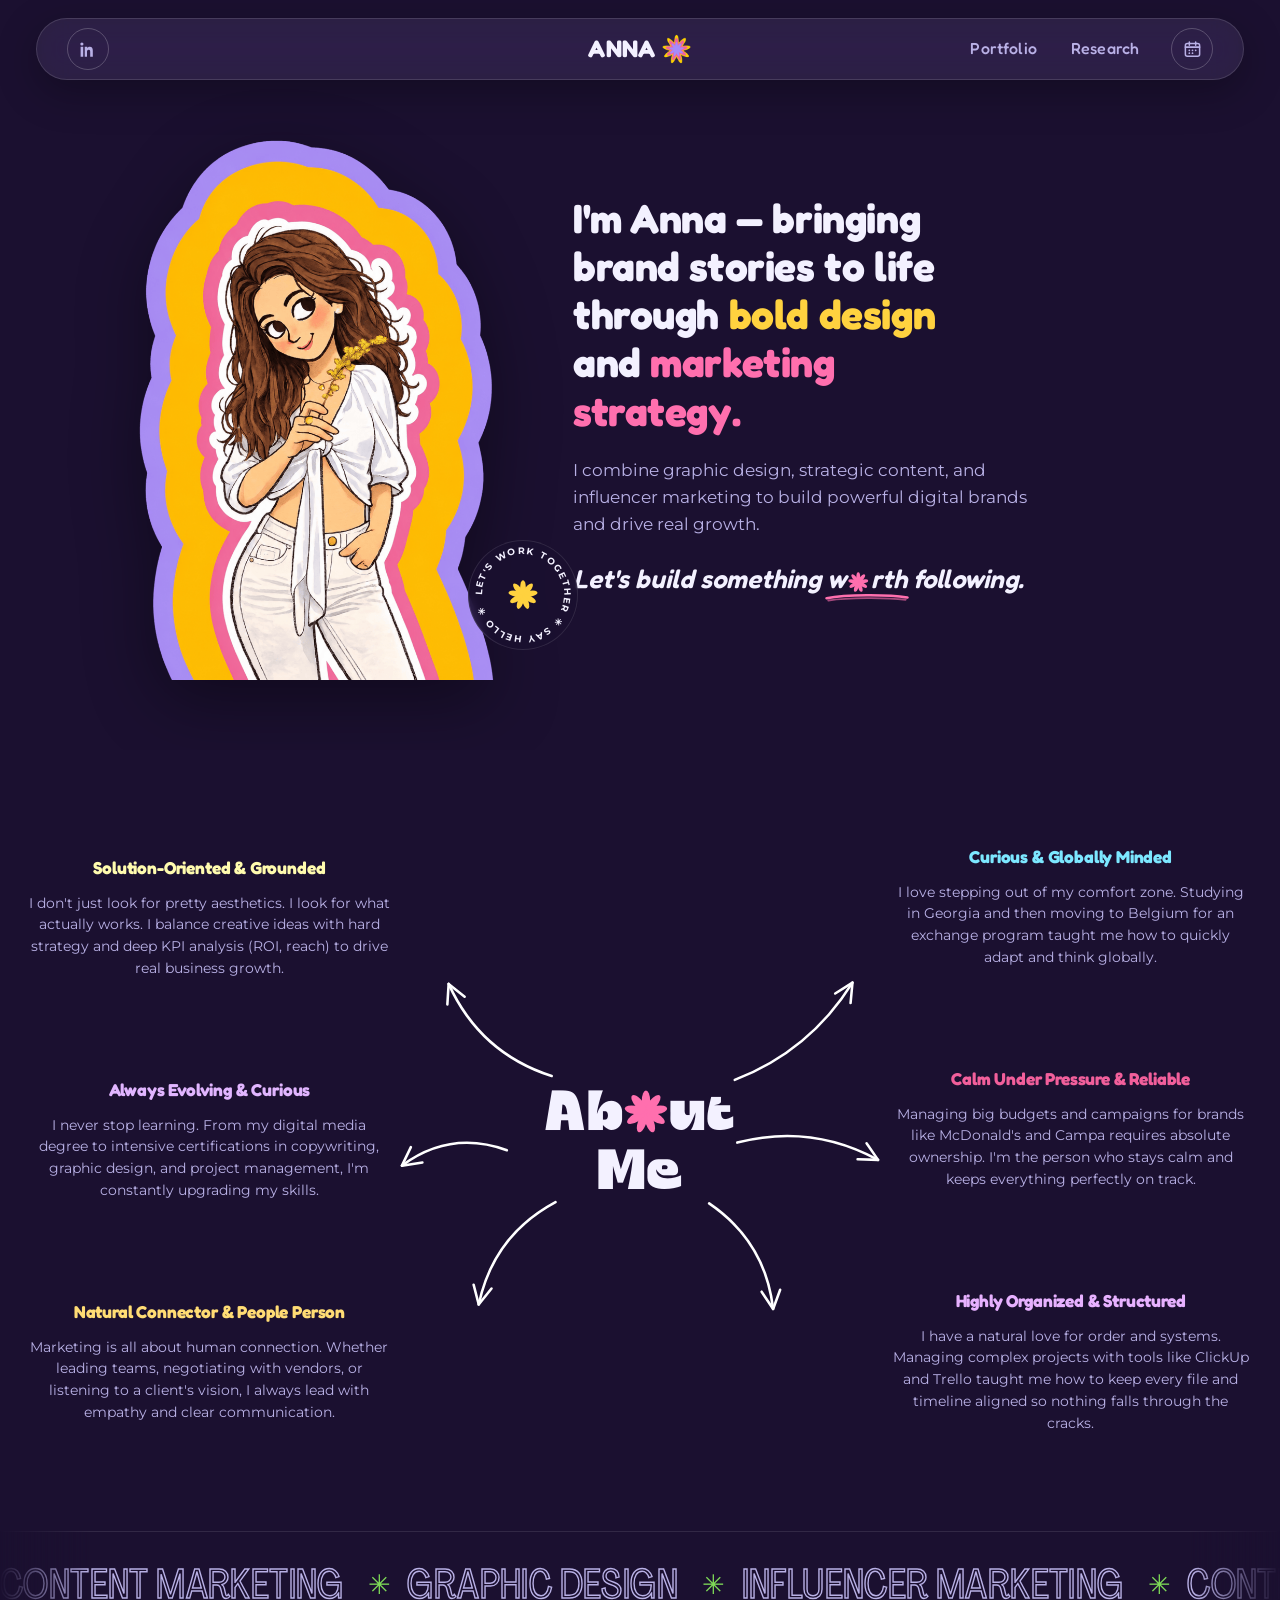
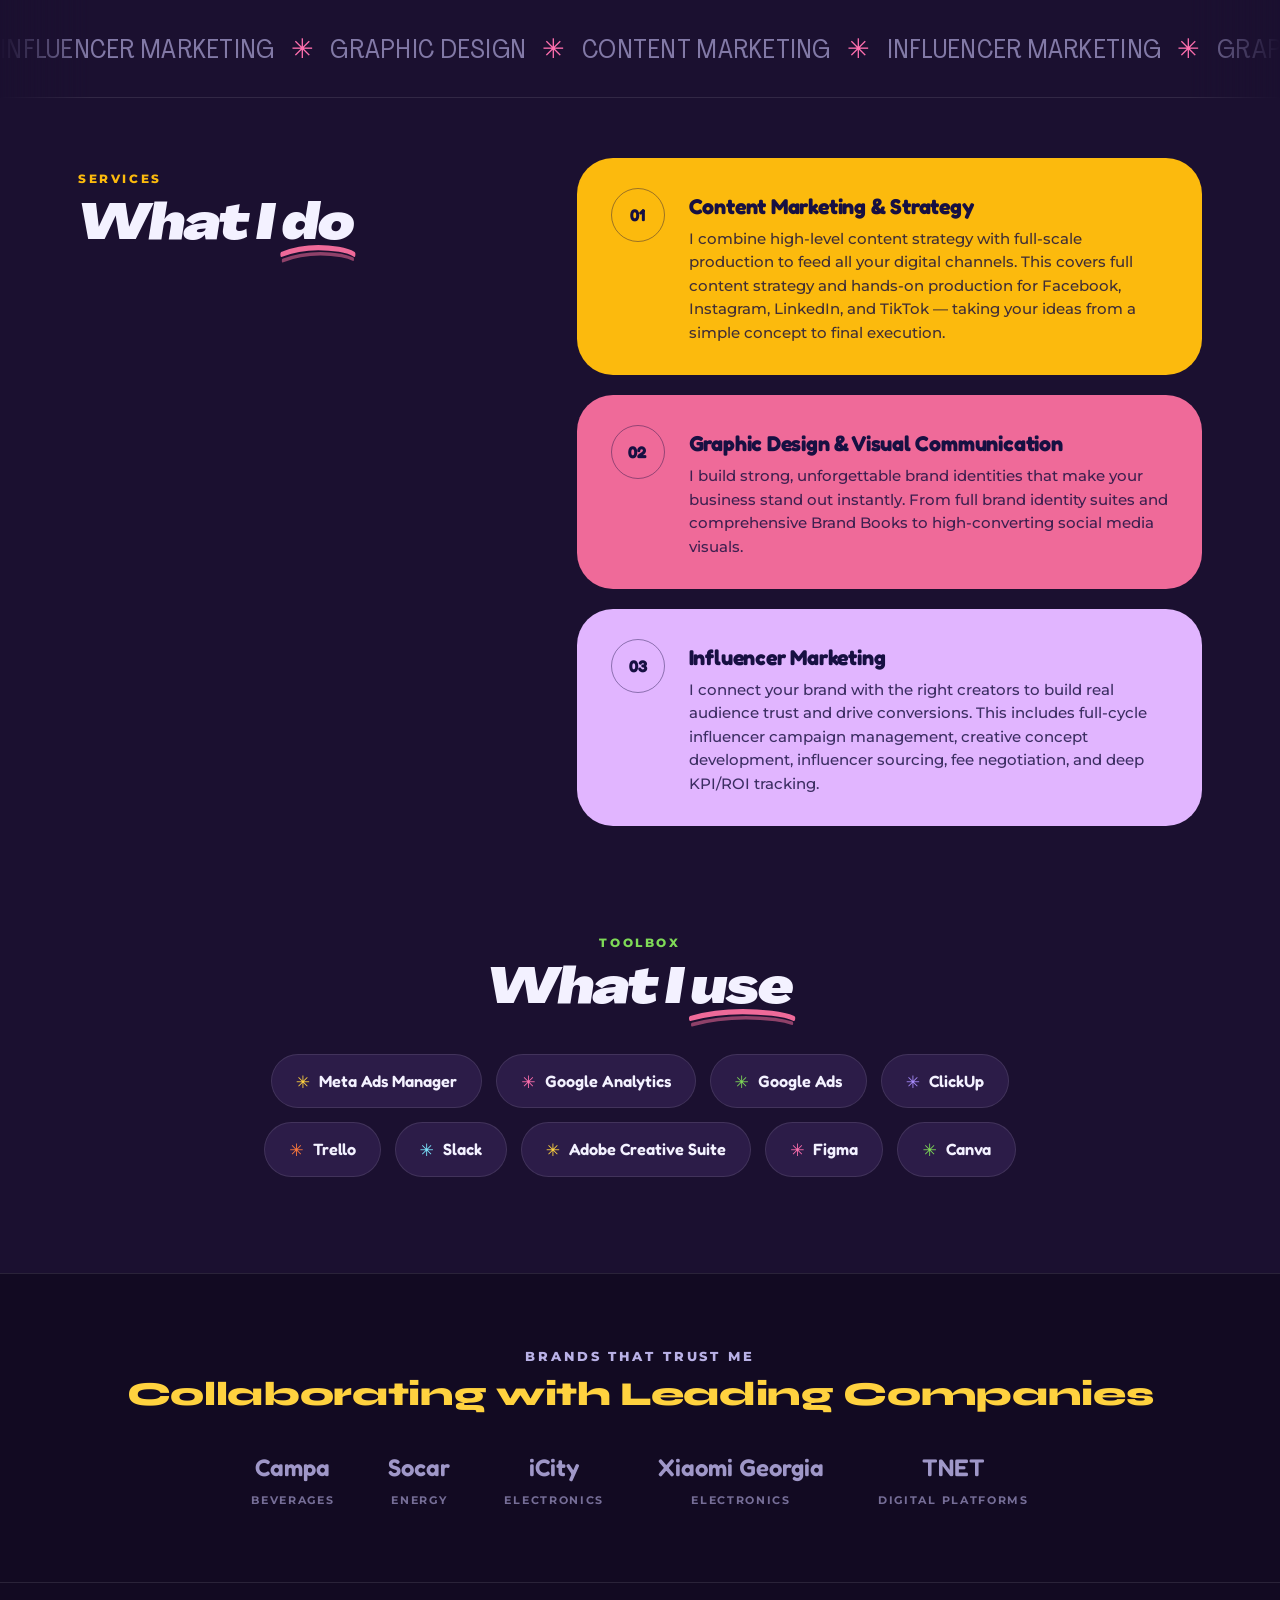
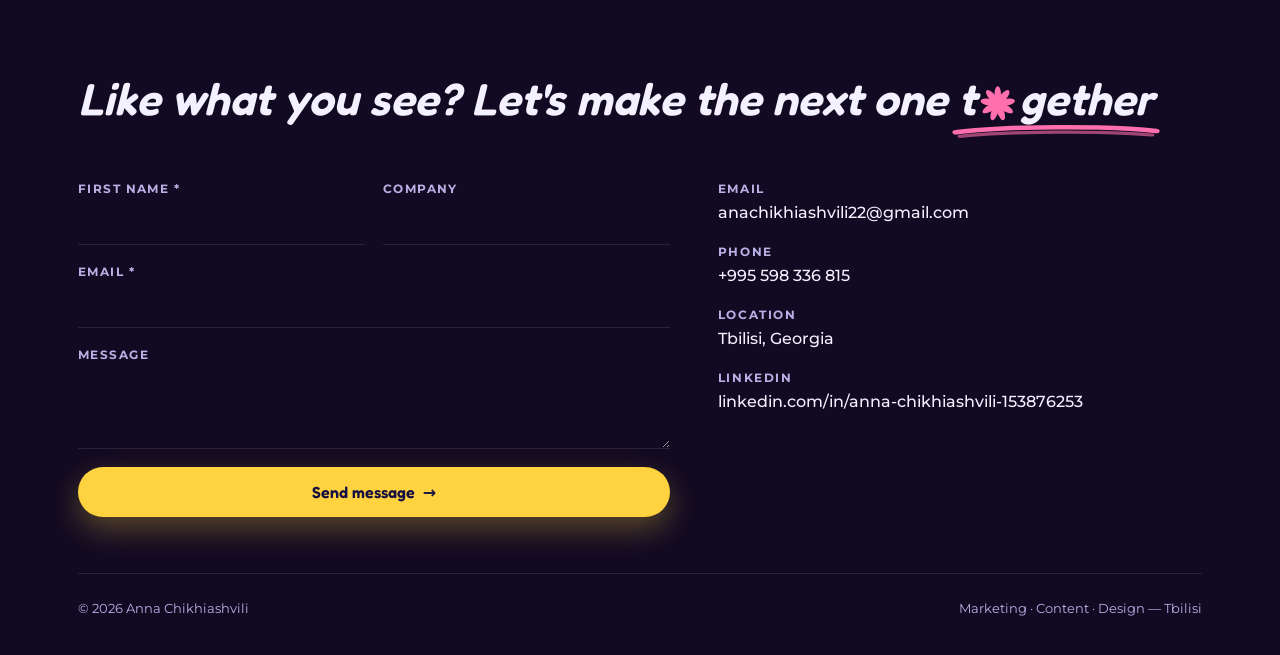
==== index.html @ 43e57d3d "Footer tagline: 'Like what you see? Let's make the next one together'" ====
<!DOCTYPE html>
<html lang="en">
<head>
<meta charset="UTF-8" />
<meta name="viewport" content="width=device-width, initial-scale=1.0" />
<title>Anna Chikhiashvili — Marketing & Content</title>
<meta name="description" content="Anna Chikhiashvili — content marketing, graphic design & influencer marketing. Hello, my name is Anna." />
<meta name="theme-color" content="#1b1030" />
<meta name="color-scheme" content="dark" />
<link rel="icon" type="image/png" href="aniko-refs/favicon.png" />
<meta property="og:title" content="Anna Chikhiashvili — Marketing & Content" />
<meta property="og:description" content="Hello, my name is Anna." />
<meta property="og:image" content="https://davit-debug.github.io/aniko-site/aniko-refs/image6.png" />
<link rel="canonical" href="https://davit-debug.github.io/aniko-site/" />
<link rel="preconnect" href="https://fonts.googleapis.com" />
<link rel="preconnect" href="https://fonts.gstatic.com" crossorigin />
<link href="https://fonts.googleapis.com/css2?family=Fredoka:wght@400;500;600;700&family=Montserrat:wght@400;500;700;800&family=Syne:wght@800&display=swap" rel="stylesheet" />
<style>
/* Agrandir (Pangram Pangram) — client-provided files, self-hosted */
@font-face{font-family:'Agrandir';src:url('aniko-refs/fonts/agrandir-tight.woff2') format('woff2');font-weight:400;font-style:normal;font-display:swap}
@font-face{font-family:'Agrandir';src:url('aniko-refs/fonts/agrandir-thin.woff2') format('woff2');font-weight:100;font-style:normal;font-display:swap}
@font-face{font-family:'Agrandir Wide';src:url('aniko-refs/fonts/agrandir-wide-black.woff2') format('woff2');font-weight:900;font-style:italic;font-display:swap}
@font-face{font-family:'Agrandir Wide';src:url('aniko-refs/fonts/agrandir-wide-light.woff2') format('woff2');font-weight:300;font-style:normal;font-display:swap}
/* Regila (suhadidesign) — Canva display font, self-hosted woff2 */
@font-face{font-family:'Regila';src:url('aniko-refs/fonts/regila.woff2') format('woff2');font-weight:400 900;font-style:normal;font-display:swap}
/* ===========================================================
   ANIKO (Anna) — playful retro brand site  ·  docx-driven build
   bg: deep indigo  ·  Fredoka display  ·  colorful organic decor
   Motion: Wix "Thrive" vocabulary (floatIn/revealIn/winkIn/spin/breathe)
   =========================================================== */
:root{
  --bg:#1b1030; --hero-bg:#1b1030; --bg-2:#120a22; --surface:#2c1c48; --surface-2:#382457;
  --line:rgba(255,255,255,.10);
  --ink:#F3F1FF; --ink-dim:#b9b1e6; --ink-dark:#171042;
  --blue:#4A5BF0; --pink:#FF6FAE; --yellow:#FFD23F; --orange:#FF7A3C;
  --green:#7ED957; --purple:#A78BFA; --coral:#FF5A4D;
  --r-md:18px; --r-lg:26px; --r-xl:36px;
  --maxw:1180px;
  --font-display:'Fredoka',system-ui,sans-serif;
  --font-syne:'Syne','Fredoka',system-ui,sans-serif; /* WeDo (Wix 3555) heading font */
  --font-regila:'Regila','Fredoka',system-ui,sans-serif; /* Canva display font — About Me title */
  --font:'Montserrat',system-ui,-apple-system,sans-serif;
  --shadow:0 26px 60px rgba(0,0,0,.5);
}
*{box-sizing:border-box}
html{scroll-behavior:smooth}
html,body{margin:0;padding:0}
body{font-family:var(--font);background:var(--bg);color:var(--ink);
  -webkit-font-smoothing:antialiased;overflow-x:hidden;line-height:1.6}
a{color:inherit;text-decoration:none}
img{max-width:100%;display:block}
section{position:relative}
.wrap{max-width:var(--maxw);margin:0 auto;padding:0 28px}
h1,h2,h3{margin:0;font-family:var(--font-display);font-weight:600;line-height:1.04;letter-spacing:-.01em}
.display{font-size:clamp(2.8rem,7vw,5rem);font-weight:700}
h2.sec{font-size:clamp(1.9rem,4.4vw,3.1rem);font-weight:900;font-style:italic;font-family:'Agrandir Wide','Syne',system-ui,sans-serif;letter-spacing:-.02em;line-height:1.04}
/* anchor targets must clear the fixed pill nav */
section[id],footer[id]{scroll-margin-top:96px}
.sr{position:absolute;width:1px;height:1px;padding:0;margin:-1px;overflow:hidden;clip:rect(0 0 0 0);white-space:nowrap;border:0}
.eyebrow{font-family:var(--font);font-size:.74rem;font-weight:800;letter-spacing:.22em;text-transform:uppercase;color:var(--green)}
.lead{color:var(--ink-dim);font-size:1.05rem;max-width:48ch}
:focus-visible{outline:3px solid var(--yellow);outline-offset:3px;border-radius:6px}
.skip{position:absolute;left:-999px;background:var(--yellow);color:#000;padding:10px 16px;border-radius:8px;font-weight:700;z-index:200}
.skip:focus{left:16px;top:16px}
.spark{display:inline-block;line-height:0;vertical-align:middle}

/* buttons */
.btn{display:inline-flex;align-items:center;gap:.5em;font-family:var(--font-display);font-weight:600;font-size:1rem;
  padding:13px 24px;border-radius:999px;border:0;cursor:pointer;transition:transform .35s cubic-bezier(.22,.61,.36,1),box-shadow .3s,background .3s}
.btn:hover{transform:translateY(-3px)}
.btn .arr{transition:transform .35s ease}
.btn:hover .arr{transform:translateX(4px)}
.btn-yellow{background:var(--yellow);color:#171042;box-shadow:0 12px 30px rgba(255,210,63,.30)}
.btn-pink{background:var(--pink);color:#171042;box-shadow:0 12px 30px rgba(255,111,174,.30)}
.btn-ghost{background:transparent;color:var(--ink);border:1.6px solid var(--line)}
.btn-ghost:hover{border-color:var(--yellow);color:var(--yellow)}

/* ---------- header — full-width frosted pill, centered brand (Aurora's House 1:1) ---------- */
header.nav{position:fixed;top:18px;left:0;right:0;z-index:100;padding:0 clamp(14px,2.8vw,40px);
  transition:top .5s cubic-bezier(.22,.61,.36,1)}
.nav-bar{display:grid;grid-template-columns:1fr auto 1fr;align-items:center;height:62px;padding:0 30px;
  max-width:1400px;margin:0 auto;
  background:rgba(255,255,255,.07);backdrop-filter:blur(16px) saturate(1.4);-webkit-backdrop-filter:blur(16px) saturate(1.4);
  border:1px solid rgba(255,255,255,.13);border-radius:999px;box-shadow:0 12px 40px rgba(0,0,0,.28);
  transition:max-width .55s cubic-bezier(.5,0,.1,1),background .45s,box-shadow .45s,height .45s cubic-bezier(.22,.61,.36,1),column-gap .45s}
/* Aurora scroll morph: the wide pill shrinks to a compact centered dark bar */
header.nav.scrolled{top:14px}
header.nav.scrolled .nav-bar{max-width:760px;height:54px;column-gap:8px;
  background:rgba(12,6,20,.96);border-color:rgba(255,255,255,.07);box-shadow:0 18px 46px rgba(0,0,0,.55)}
header.nav.scrolled .nav-side{gap:22px}
.nav-side{display:flex;align-items:center;gap:30px}
.nav-side.left{justify-content:flex-start}
.nav-side.right{justify-content:flex-end}
.nav-side a{font-family:var(--font-display);font-size:1rem;font-weight:500;color:var(--ink-dim);letter-spacing:.01em;padding:10px 2px;transition:color .15s}
.nav-side a:hover,.nav-side a.active{color:var(--ink)}
.nav-ic{display:grid;place-items:center;width:42px;height:42px;border-radius:50%;border:1.5px solid rgba(255,255,255,.22);color:var(--ink);padding:0!important;transition:border-color .2s,background .2s,transform .3s}
.nav-ic svg{width:19px;height:19px}
.nav-ic:hover{border-color:var(--yellow);background:rgba(255,255,255,.06);transform:translateY(-1px)}
.brand{grid-column:2;justify-self:center;display:flex;align-items:center;gap:.22em;font-family:var(--font-display);font-weight:700;font-size:1.5rem;letter-spacing:.01em;color:var(--ink);white-space:nowrap}
.brand .logo-mark{height:1.3em;width:auto;display:block;transition:transform .5s cubic-bezier(.22,.61,.36,1)}
.brand:hover .logo-mark{transform:rotate(60deg)}
/* Aurora-style brand: letters wave on hover; on scroll only "A" + logo remain */
.b-ltrs{display:inline-flex;align-items:baseline}
.b-ltrs .ltr{display:inline-block;transition:transform .33s cubic-bezier(.34,1.56,.64,1)}
.brand:hover .ltr{transform:translateY(-6px)}
.b-rest{display:inline-flex;overflow:hidden;max-width:4em;opacity:1;
  transition:max-width .45s cubic-bezier(.5,0,.1,1),opacity .3s ease}
header.nav.scrolled .b-rest{max-width:0;opacity:0}
/* Aurora-style custom cursor: dot follows the mouse, scales 2x over links/buttons */
.cursor-dot{position:fixed;left:0;top:0;width:13px;height:13px;border-radius:50%;background:var(--yellow);
  pointer-events:none;z-index:9999;transform:translate(-50%,-50%) scale(1);opacity:0;
  transition:opacity .25s ease;will-change:transform}
.cursor-dot.on{opacity:.9}
.cursor-dot.grow{background:var(--pink)}
@media(pointer:coarse){.cursor-dot{display:none}}
.burger{display:none;justify-self:end;grid-column:3;background:none;border:0;color:var(--ink);cursor:pointer;padding:8px}
.burger svg{width:26px;height:26px}

/* ---------- hero ---------- */
.hero{background:var(--hero-bg);padding:120px 0 70px;overflow:hidden}
.hero-grid{display:grid;grid-template-columns:.85fr 1.15fr;gap:30px;align-items:center;min-height:540px}
.hero-art{position:relative;align-self:end;justify-self:center;width:fit-content}
.hero-art img{height:560px;width:auto;margin:0 auto;filter:drop-shadow(0 20px 34px rgba(0,0,0,.4))}
/* (hover sway removed per client — the illustration stays still) */
/* rotating circular badge (Yuki Nakamura style) */
.orbit{position:absolute;right:-44px;bottom:30px;width:110px;height:110px;z-index:3;
  background:rgba(27,16,48,.85);border:1px solid var(--line);border-radius:50%;backdrop-filter:blur(4px)}
.orbit svg{width:100%;height:100%;animation:spinSlow 16s linear infinite}
.orbit .c-ast{position:absolute;inset:0;display:grid;place-items:center;color:var(--yellow);font-size:1.5rem}
.orbit .c-ast svg{width:30px;height:30px;animation:none}
.hero-copy{position:relative}
.hello{font-family:var(--font-display);font-weight:700;font-size:clamp(2.4rem,6vw,4rem);line-height:1}
.hello span:nth-child(1){color:var(--pink)} .hello span:nth-child(2){color:var(--yellow)}
.hello span:nth-child(3){color:var(--green)} .hello span:nth-child(4){color:var(--blue)} .hello span:nth-child(5){color:var(--orange)}
.hero-head{margin:0 0 .55em;font-size:clamp(1.6rem,3.3vw,2.55rem);font-weight:700;line-height:1.18;max-width:19ch}
.hero .role{font-size:1.06rem;color:var(--ink-dim);max-width:44ch}
.hero-script{font-family:var(--font-display);font-style:italic;font-weight:600;font-size:clamp(1.25rem,2.4vw,1.62rem);color:var(--ink);margin:20px 0 6px}
.hero-script .hscript-u{position:relative;white-space:nowrap}
.hero-script .hscript-u::after{content:"";position:absolute;left:-3%;right:-3%;bottom:-.3em;height:.36em;
  background:url("data:image/svg+xml,%3Csvg xmlns='http://www.w3.org/2000/svg' viewBox='0 0 100 12' preserveAspectRatio='none'%3E%3Cpath d='M2 7C25 2 75 2 98 6' stroke='%23FF6FAE' stroke-width='3.4' fill='none' stroke-linecap='round'/%3E%3Cpath d='M4 10C28 6 72 6 96 9' stroke='%23FF6FAE' stroke-width='2.4' fill='none' stroke-linecap='round' opacity='.6'/%3E%3C/svg%3E") no-repeat center/100% 100%}
.hero-script .ast-i{color:var(--pink);font-style:normal;font-size:.9em;font-weight:700}
.hero-script .ast-i svg{width:.88em;height:.88em;display:inline-block;vertical-align:-.17em;margin:0 .09em}
.hero-cta{display:flex;gap:14px;flex-wrap:wrap;margin-top:26px}
.hero .arrow{position:absolute;left:6px;top:96px;color:var(--orange);pointer-events:none}

/* ---------- decorative shapes ---------- */
.shape{position:absolute;pointer-events:none;z-index:0;opacity:.9}
.deco-wrap{position:relative;z-index:1}

/* ---------- ticker marquee — dual counter-scroll (Thrive style) ---------- */
.ticker{overflow:hidden;padding:24px 0;border-top:1px solid var(--line);border-bottom:1px solid var(--line);background:var(--bg);
  -webkit-mask-image:linear-gradient(90deg,transparent,#000 7%,#000 93%,transparent);mask-image:linear-gradient(90deg,transparent,#000 7%,#000 93%,transparent)}
.ticker-in{display:flex;align-items:center;white-space:nowrap;width:max-content;animation:scrollX 30s linear infinite}
.ticker-in.rev{animation-direction:reverse;animation-duration:36s;margin-top:10px}
.ticker:hover .ticker-in{animation-play-state:paused}
.ticker span{font-family:'Agrandir','Syne',sans-serif;letter-spacing:.01em;padding-right:.6em}
.ticker .o{color:transparent;-webkit-text-stroke:1.4px var(--ink-dim);font-weight:400;font-size:clamp(1.5rem,3.6vw,2.5rem)}
.ticker-in.rev .o{-webkit-text-stroke:0;color:var(--ink-dim);opacity:.65;font-size:clamp(1.1rem,2.4vw,1.7rem)}
.ticker .s{color:var(--green);font-size:clamp(1.2rem,2.4vw,1.7rem)}
.ticker-in.rev .s{color:var(--pink)}
@keyframes scrollX{to{transform:translateX(-50%)}}

/* ---------- about — mind-map ---------- */
.u-draw{position:relative;display:inline-block} /* kept (referenced by reduced-motion) */
.u-draw svg path{stroke-dasharray:600;stroke-dashoffset:600}
.u-draw.in svg path{animation:draw 1.1s ease .2s forwards}
.about{padding:96px 0;background:var(--bg)}
.about .wrap{max-width:1320px}
.about-map{display:grid;grid-template-columns:1fr auto 1fr;gap:clamp(44px,12vw,184px);align-items:center;margin:0 auto;position:relative;z-index:1}
.about-col{display:flex;flex-direction:column;gap:clamp(44px,7.75vw,124px)}
.trait{max-width:390px;margin:0 auto;text-align:center}
.trait h3{font-family:var(--font-display);font-size:clamp(1rem,1.35vw,1.3rem);font-weight:700;margin:0 0 14px;line-height:1.25}
.trait p{color:var(--ink-dim);font-size:clamp(.88rem,1.05vw,1.05rem);line-height:1.55;margin:0}
.about-center{position:relative;text-align:center;align-self:center}
.about-ttl{position:relative;z-index:1;font-family:var(--font-regila);font-weight:400;font-size:clamp(2.6rem,4.4vw,4rem);line-height:1.05;letter-spacing:.005em}
.about-ttl .ast-c{color:var(--pink)}
.about-ttl .ast-c svg{width:.78em;height:.78em;display:inline-block;vertical-align:-.08em;margin:0 .02em}
.about-arrows{position:absolute;left:50%;top:calc(50% + 8px);width:clamp(380px,40vw,600px);aspect-ratio:800/545;transform:translate(-50%,-50%);pointer-events:none;z-index:0}
.about-arrows svg{width:100%;height:100%}
@media(max-width:860px){
  .about-map{grid-template-columns:1fr;gap:26px;max-width:540px}
  .about-center{order:-1;margin-bottom:6px}
  .about-arrows{display:none}
  .about-col{gap:22px}
  .trait{max-width:none}
  .about-col.left .trait,.about-col.right .trait{margin:0;text-align:left;
    background:var(--surface);border:1px solid var(--line);border-radius:var(--r-lg);padding:22px 24px}
}

/* ---------- services — Thrive layout (heading left, numbered cards right) ---------- */
.svc{padding:60px 0 96px;background:var(--bg)}
.ellipse{position:relative;display:inline-block}
.ellipse svg{position:absolute;left:-4%;top:auto;bottom:-.28em;width:108%;height:.5em;overflow:visible;pointer-events:none}
.ellipse svg path{stroke-dasharray:240;stroke-dashoffset:240}
.ellipse.in svg path{animation:draw 1.4s ease .25s forwards}
.ellipse.in svg path:nth-of-type(2){animation-delay:.55s}
.svc-grid{display:grid;grid-template-columns:.82fr 1.18fr;gap:clamp(30px,5vw,72px);align-items:start}
.svc-intro{position:sticky;top:120px}
.svc-sub{color:var(--ink-dim);font-size:1.02rem;line-height:1.6;margin:20px 0 0;max-width:30ch}
.svc-cards{display:flex;flex-direction:column;gap:20px}
.svc-card{border-radius:var(--r-xl);padding:30px 34px;color:var(--ink-dark);display:grid;grid-template-columns:auto 1fr;gap:24px;align-items:start;transition:transform .35s cubic-bezier(.22,.61,.36,1),box-shadow .35s}
.svc-card:hover{transform:translateY(-5px);box-shadow:0 22px 44px rgba(0,0,0,.35)}
.svc-card .num{width:54px;height:54px;border:1.6px solid rgba(23,16,64,.42);border-radius:50%;display:grid;place-items:center;font-family:var(--font-display);font-weight:700;font-size:1.05rem;flex:none}
.svc-card h3{font-family:var(--font-display);font-size:1.34rem;font-weight:700;margin:6px 0 9px;line-height:1.15}
.svc-card p{font-size:.93rem;line-height:1.58;margin:0;font-weight:500;color:rgba(23,16,64,.82)}
.svc-card.c1{background:#fcba0d} .svc-card.c2{background:#ef6a99} .svc-card.c3{background:#e1b5ff}
@media(max-width:860px){
  .svc-grid{grid-template-columns:1fr;gap:30px}
  .svc-intro{position:static}
  .svc-sub{max-width:46ch}
}
@media(max-width:600px){
  .svc-card{padding:24px;gap:16px}
  .svc-card .num{width:46px;height:46px}
  .svc-card h3{font-size:1.18rem}
}

/* ---------- brands ---------- */
.brands{padding:72px 0;background:var(--bg-2);border-top:1px solid var(--line);border-bottom:1px solid var(--line)}
.brands .eyebrow{display:block;text-align:center;color:var(--ink-dim);font-size:.82rem}
.brands h3{text-align:center;font-family:var(--font-syne);font-size:clamp(1.5rem,3vw,2.1rem);font-weight:800;margin:10px 0 0;color:var(--yellow)}
.brand-row{display:flex;align-items:flex-start;justify-content:center;gap:54px;flex-wrap:wrap;margin-top:38px;text-align:center}
.brand-row a{display:flex;flex-direction:column;gap:5px;cursor:pointer}
.brand-row a b{font-family:var(--font-display);font-weight:600;font-size:1.5rem;color:var(--ink-dim);opacity:.85;transition:color .25s,opacity .25s}
.brand-row a em{font-family:var(--font);font-style:normal;font-weight:700;font-size:.66rem;letter-spacing:.16em;text-transform:uppercase;color:var(--ink-dim);opacity:.6;transition:opacity .25s}
.brand-row a:hover b{opacity:1;color:var(--yellow)}
.brand-row a:hover em{opacity:.9}
/* cursor-following preview card (portfolio-rail hover style) — straight, no tilt */
.brand-preview{position:fixed;left:0;top:0;z-index:95;width:230px;aspect-ratio:3/3.8;pointer-events:none;
  background:#fff;padding:12px 12px 30px;border-radius:18px;box-shadow:0 30px 60px rgba(0,0,0,.45);
  opacity:0;transform:scale(.85);transition:opacity .28s ease,transform .28s cubic-bezier(.34,1.56,.64,1);will-change:transform}
.brand-preview.show{opacity:1;transform:scale(1)}
.brand-preview img{width:100%;height:100%;object-fit:cover;border-radius:8px;display:block}
@media(pointer:coarse){.brand-preview{display:none}}

/* ---------- footer ---------- */
footer{background:var(--bg-2);padding:80px 0 36px;position:relative;overflow:hidden}
.foot-word{display:flex;align-items:center;gap:clamp(14px,3vw,38px);flex-wrap:wrap}
.foot-word .w{font-family:var(--font-syne);font-size:clamp(4.5rem,16vw,12rem);font-weight:800;line-height:.85;color:var(--ink)}
.foot-flower{display:inline-block;width:clamp(64px,11vw,140px);height:clamp(64px,11vw,140px);flex:none}
.foot-flower svg{width:100%;height:100%}
.foot-tag{color:var(--ink-dim);font-family:var(--font-display);font-size:clamp(1.3rem,3vw,1.9rem);margin:14px 0 44px}
.foot-grid{display:grid;grid-template-columns:1.1fr .9fr;gap:48px;align-items:start;position:relative;z-index:1}
.contact-form{display:grid;grid-template-columns:1fr 1fr;gap:18px}
.field{display:flex;flex-direction:column;gap:6px}
.field.full{grid-column:1/-1}
.field label{font-size:.74rem;font-weight:700;color:var(--ink-dim);text-transform:uppercase;letter-spacing:.12em;font-family:var(--font)}
.field input,.field textarea{background:transparent;border:0;border-bottom:1.5px solid var(--line);color:var(--ink);
  font-family:var(--font);font-size:1rem;padding:10px 2px}
.field input:focus,.field textarea:focus{border-color:var(--yellow)}
.field input:focus-visible,.field textarea:focus-visible{outline:2px solid var(--yellow);outline-offset:3px}
.contact-form .btn{grid-column:1/-1;justify-content:center;padding:15px}
.foot-info{display:flex;flex-direction:column;gap:18px}
.foot-info .l{font-size:.72rem;color:var(--ink-dim);text-transform:uppercase;letter-spacing:.14em;font-weight:700}
.foot-info a,.foot-info span{font-weight:500;font-size:1.02rem}
.foot-bottom{display:flex;justify-content:space-between;gap:16px;flex-wrap:wrap;margin-top:56px;padding-top:24px;border-top:1px solid var(--line);color:var(--ink-dim);font-size:.82rem}

/* ---------- motion (Wix "Thrive" vocabulary) ---------- */
.m{opacity:0}
.m-float.in{animation:floatIn .9s cubic-bezier(.22,.61,.36,1) var(--d,0s) both}
.m-reveal.in{animation:revealIn 1s cubic-bezier(.22,.61,.36,1) var(--d,0s) both}
.m-wink.in{animation:winkIn .85s cubic-bezier(.22,.61,.36,1) var(--d,0s) both}
@keyframes floatIn{0%{opacity:0;transform:translateY(42px)}100%{opacity:1;transform:translateY(0)}}
@keyframes revealIn{0%{opacity:0}1%{opacity:1;clip-path:polygon(0 100%,100% 100%,100% 100%,0 100%)}100%{opacity:1;clip-path:polygon(0 0,100% 0,100% 100%,0 100%)}}
@keyframes winkIn{0%{opacity:0}1%{opacity:1;clip-path:polygon(0 50%,100% 50%,100% 50%,0 50%)}100%{opacity:1;clip-path:polygon(0 0,100% 0,100% 100%,0 100%)}}
@keyframes draw{to{stroke-dashoffset:0}}
@keyframes spinSlow{to{transform:rotate(360deg)}}
@keyframes breathe{0%,100%{transform:translateY(0) rotate(var(--rot,0deg))}50%{transform:translateY(-12px) rotate(var(--rot,0deg))}}
.m-spin{animation:spinSlow 18s linear infinite}
.m-breathe{animation:breathe 6s ease-in-out infinite}

/* ---------- responsive ---------- */
@media(max-width:900px){
  .hero-grid{grid-template-columns:1fr;gap:10px;min-height:0;text-align:center}
  .hero-art{order:2}
  .hero-art img{height:380px}
  .hero-copy{order:1}
  .hero .role{margin:0 auto;max-width:100%}
  .hero-cta{justify-content:center}
  .hero .arrow{display:none}
  .foot-grid{grid-template-columns:1fr;gap:36px}
}
/* nav collapses to a centered brand + burger; links move into a dropdown */
.nav-mobile{display:none}
@media(max-width:760px){
  .nav-side{display:none}
  .burger{display:inline-flex}
  .nav-mobile.open{display:flex;flex-direction:column;position:absolute;top:74px;
    left:clamp(14px,2.8vw,40px);right:clamp(14px,2.8vw,40px);
    background:rgba(27,16,48,.97);border:1px solid var(--line);border-radius:22px;padding:18px 26px;gap:16px;
    box-shadow:0 18px 50px rgba(0,0,0,.5)}
  .nav-mobile a{font-family:var(--font-display);font-size:1.12rem;font-weight:500;color:var(--ink)}
}
@media(max-width:600px){
  .wrap{padding:0 20px}
  .contact-form{grid-template-columns:1fr}
  .hero{padding-top:104px}
  .hero-art img{height:300px}
  .orbit{width:84px;height:84px;right:-10px;bottom:6px}
  .svc-itembtn{gap:12px;padding:20px}
  .svc-num{width:48px;height:48px}
  .svc-title{font-size:1.18rem}
  .brand-row{gap:30px}
  .brand-row a b{font-size:1.2rem}
}
@media(prefers-reduced-motion:reduce){
  html{scroll-behavior:auto}
  *{animation:none!important;transition:none!important}
  .m{opacity:1!important}
  .u-draw svg path,.ellipse svg path,.svc-num svg *{stroke-dashoffset:0!important}
}

/* ---------- research teaser ---------- */
.research{padding:110px 0 30px}
.research-grid{display:grid;grid-template-columns:auto 1fr;gap:clamp(30px,5vw,64px);align-items:center}
.r-cover{width:clamp(170px,22vw,230px);aspect-ratio:3/4;border-radius:18px;background:var(--surface);border:1px solid var(--line);box-shadow:var(--shadow);padding:22px 20px;display:flex;flex-direction:column;justify-content:space-between;transform:rotate(-5deg);transition:transform .55s cubic-bezier(.22,.61,.36,1)}
.r-cover:hover{transform:rotate(0) translateY(-6px)}
.r-cover .gipa{font-size:.6rem;font-weight:800;letter-spacing:.16em;color:var(--coral)}
.r-cover .t{font-size:.8rem;font-weight:700;line-height:1.5;color:var(--ink)}
.r-cover .a{font-size:.66rem;color:var(--ink-dim)}
.r-stats{display:flex;gap:26px;flex-wrap:wrap;margin:26px 0 30px}
.r-stats span{font-size:.86rem;color:var(--ink-dim);font-weight:600}
.r-stats b{font-family:var(--font-display);font-weight:700;font-size:1.5rem;color:var(--yellow);margin-right:7px}
.r-stats span:nth-child(2) b{color:var(--pink)}
.r-stats span:nth-child(3) b{color:var(--green)}
.r-cta{display:flex;gap:14px;flex-wrap:wrap}
@media(max-width:760px){
  .research{padding-top:80px}
  .research-grid{grid-template-columns:1fr;justify-items:center;text-align:center}
  .r-stats{justify-content:center}.r-cta{justify-content:center}
}

/* ---------- research teaser ---------- */
.research{padding:110px 0 30px}
.research-grid{display:grid;grid-template-columns:auto 1fr;gap:clamp(30px,5vw,64px);align-items:center}
.r-cover{width:clamp(170px,22vw,230px);aspect-ratio:3/4;border-radius:18px;background:var(--surface);border:1px solid var(--line);box-shadow:var(--shadow);padding:22px 20px;display:flex;flex-direction:column;justify-content:space-between;transform:rotate(-5deg);transition:transform .55s cubic-bezier(.22,.61,.36,1)}
.r-cover:hover{transform:rotate(0) translateY(-6px)}
.r-cover .gipa{font-size:.6rem;font-weight:800;letter-spacing:.16em;color:var(--coral)}
.r-cover .t{font-size:.8rem;font-weight:700;line-height:1.5;color:var(--ink)}
.r-cover .a{font-size:.66rem;color:var(--ink-dim)}
.r-stats{display:flex;gap:26px;flex-wrap:wrap;margin:26px 0 30px}
.r-stats span{font-size:.86rem;color:var(--ink-dim);font-weight:600}
.r-stats b{font-family:var(--font-display);font-weight:700;font-size:1.5rem;color:var(--yellow);margin-right:7px}
.r-stats span:nth-child(2) b{color:var(--pink)}
.r-stats span:nth-child(3) b{color:var(--green)}
.r-cta{display:flex;gap:14px;flex-wrap:wrap}
@media(max-width:760px){
  .research{padding-top:80px}
  .research-grid{grid-template-columns:1fr;justify-items:center;text-align:center}
  .r-stats{justify-content:center}.r-cta{justify-content:center}
}
/* ---------- tools — programs I work with ---------- */
.tools{padding:0 0 96px;background:var(--bg)}
.tools .eyebrow{display:block;text-align:center}
.tools h2.sec{text-align:center;margin:10px 0 0}
.tool-pills{display:flex;flex-wrap:wrap;justify-content:center;gap:14px;margin-top:38px;max-width:840px;margin-left:auto;margin-right:auto}
.tool-pill{display:inline-flex;align-items:center;gap:.55em;font-family:var(--font-display);font-weight:600;font-size:1.02rem;color:var(--ink);
  padding:13px 24px;border-radius:999px;background:var(--surface);border:1.6px solid var(--line);
  transition:transform .35s cubic-bezier(.22,.61,.36,1),border-color .3s,box-shadow .3s}
.tool-pill i{font-style:normal;color:var(--c,var(--yellow));font-size:1.05em;line-height:1}
.tool-pill:hover{transform:translateY(-4px);border-color:var(--c,var(--yellow));box-shadow:0 14px 30px rgba(0,0,0,.35)}
@media(max-width:600px){
  .tool-pills{gap:10px}
  .tool-pill{font-size:.9rem;padding:10px 18px}
}
.foot-script{font-size:clamp(1.7rem,4.2vw,2.8rem);margin:0 0 46px;color:var(--ink)}
</style>
</head>
<body>
<a class="skip" href="#main">Skip to content</a>

<!-- ============ HEADER ============ -->
<header class="nav" id="nav">
  <div class="nav-bar">
    <nav class="nav-side left" id="navleft" aria-label="Social">
      <a class="nav-ic" href="https://www.linkedin.com/in/anna-chikhiashvili-153876253/" target="_blank" rel="noopener" aria-label="LinkedIn">
        <svg viewBox="0 0 24 24" fill="currentColor" aria-hidden="true"><path d="M6.94 5a2 2 0 1 1-4 0 2 2 0 0 1 4 0zM3.3 8.5h3.3V21H3.3V8.5zm5.2 0h3.16v1.7h.05c.44-.83 1.5-1.7 3.1-1.7 3.3 0 3.9 2.17 3.9 5V21h-3.3v-5.6c0-1.34-.03-3.06-1.87-3.06-1.87 0-2.16 1.46-2.16 2.96V21H8.5V8.5z"/></svg>
      </a>
    </nav>
    <a href="index.html" class="brand"><span class="sr">ANNA</span><span class="b-ltrs" aria-hidden="true"><span class="ltr">A</span><span class="b-rest"><span class="ltr" style="transition-delay:.045s">N</span><span class="ltr" style="transition-delay:.09s">N</span><span class="ltr" style="transition-delay:.135s">A</span></span></span><img class="logo-mark" src="aniko-refs/logo-mark.png" alt="" width="192" height="192" /></a>
    <nav class="nav-side right" id="navright" aria-label="Primary">
      <a href="portfolio.html">Portfolio</a>
      <a href="research.html">Research</a>
      <a class="nav-ic" href="content-calendar.html" aria-label="Content Calendar">
        <svg viewBox="0 0 24 24" fill="none" stroke="currentColor" stroke-width="1.9" aria-hidden="true"><rect x="3" y="4.5" width="18" height="16" rx="2.5"/><path d="M3 9h18M8 2.5v4M16 2.5v4" stroke-linecap="round"/><circle cx="8" cy="13" r="1.1" fill="currentColor" stroke="none"/><circle cx="12" cy="13" r="1.1" fill="currentColor" stroke="none"/><circle cx="16" cy="13" r="1.1" fill="currentColor" stroke="none"/><circle cx="8" cy="16.6" r="1.1" fill="currentColor" stroke="none"/><circle cx="12" cy="16.6" r="1.1" fill="currentColor" stroke="none"/></svg>
      </a>
    </nav>
    <button class="burger" id="burger" aria-label="Menu" aria-expanded="false">
      <svg viewBox="0 0 24 24" fill="none" stroke="currentColor" stroke-width="2.2" stroke-linecap="round"><line x1="3" y1="7" x2="21" y2="7"/><line x1="3" y1="12" x2="21" y2="12"/><line x1="3" y1="17" x2="21" y2="17"/></svg>
    </button>
  </div>
  <nav class="nav-mobile" id="navmobile" aria-label="Menu">
    <a href="portfolio.html">Portfolio</a>
    <a href="research.html">Research</a>
    <a href="content-calendar.html">Content Calendar</a>
    <a href="https://www.linkedin.com/in/anna-chikhiashvili-153876253/" target="_blank" rel="noopener">LinkedIn</a>
  </nav>
</header>

<main id="main">

<!-- ============ HERO ============ -->
<section class="hero">
  <div class="wrap hero-grid">
    <div class="hero-art">
      <img src="aniko-refs/anna-sticker.png" alt="Illustration of Anna Chikhiashvili" width="864" height="1080" fetchpriority="high" />
      <div class="orbit" aria-hidden="true">
        <svg viewBox="0 0 100 100">
          <defs><path id="orbitPath" d="M50,50 m-38,0 a38,38 0 1,1 76,0 a38,38 0 1,1 -76,0"/></defs>
          <text fill="var(--ink)" font-size="8.6" font-weight="700" letter-spacing="1.5" font-family="Montserrat,sans-serif">
            <textPath href="#orbitPath">LET'S WORK TOGETHER ✳ SAY HELLO ✳&#160;</textPath>
          </text>
        </svg>
        <span class="c-ast"><svg viewBox="0 0 100 100" fill="currentColor" aria-hidden="true"><g transform="translate(50 50)"><circle r="13"/><ellipse cy="-26" rx="9.5" ry="23"/><ellipse cy="-26" rx="9.5" ry="23" transform="rotate(40)"/><ellipse cy="-26" rx="9.5" ry="23" transform="rotate(80)"/><ellipse cy="-26" rx="9.5" ry="23" transform="rotate(120)"/><ellipse cy="-26" rx="9.5" ry="23" transform="rotate(160)"/><ellipse cy="-26" rx="9.5" ry="23" transform="rotate(200)"/><ellipse cy="-26" rx="9.5" ry="23" transform="rotate(240)"/><ellipse cy="-26" rx="9.5" ry="23" transform="rotate(280)"/><ellipse cy="-26" rx="9.5" ry="23" transform="rotate(320)"/></g></svg></span>
      </div>
    </div>
    <div class="hero-copy">
      <h1 class="hero-head m m-float">I'm Anna — bringing brand stories to life through <span style="color:var(--yellow)">bold design</span> and <span style="color:var(--pink)">marketing strategy.</span></h1>
      <p class="role m m-float" style="--d:.12s">I combine graphic design, strategic content, and influencer marketing to build powerful digital brands and drive real growth.</p>
      <p class="hero-script m m-float" style="--d:.2s">Let's build something <span class="hscript-u">w<span class="ast-i"><svg viewBox="0 0 100 100" fill="currentColor" aria-hidden="true"><g transform="translate(50 50)"><circle r="13"/><ellipse cy="-26" rx="9.5" ry="23"/><ellipse cy="-26" rx="9.5" ry="23" transform="rotate(40)"/><ellipse cy="-26" rx="9.5" ry="23" transform="rotate(80)"/><ellipse cy="-26" rx="9.5" ry="23" transform="rotate(120)"/><ellipse cy="-26" rx="9.5" ry="23" transform="rotate(160)"/><ellipse cy="-26" rx="9.5" ry="23" transform="rotate(200)"/><ellipse cy="-26" rx="9.5" ry="23" transform="rotate(240)"/><ellipse cy="-26" rx="9.5" ry="23" transform="rotate(280)"/><ellipse cy="-26" rx="9.5" ry="23" transform="rotate(320)"/></g></svg></span>rth</span> following.</p>
    </div>
  </div>
</section>

<!-- ============ ABOUT ME ============ -->
<section class="about" id="about">
  <div class="wrap">
    <div class="about-map">
      <div class="about-col left">
        <div class="trait m m-float"><h3 style="color:#fffbae">Solution-Oriented &amp; Grounded</h3><p>I don't just look for pretty aesthetics. I look for what actually works. I balance creative ideas with hard strategy and deep KPI analysis (ROI, reach) to drive real business growth.</p></div>
        <div class="trait m m-float" style="--d:.08s"><h3 style="color:#e1b5ff">Always Evolving &amp; Curious</h3><p>I never stop learning. From my digital media degree to intensive certifications in copywriting, graphic design, and project management, I'm constantly upgrading my skills.</p></div>
        <div class="trait m m-float" style="--d:.16s"><h3 style="color:#ffdc74">Natural Connector &amp; People Person</h3><p>Marketing is all about human connection. Whether leading teams, negotiating with vendors, or listening to a client's vision, I always lead with empathy and clear communication.</p></div>
      </div>

      <div class="about-center m m-float">
        <span class="about-arrows" aria-hidden="true">
          <svg viewBox="0 0 800 545" fill="none" stroke="#fff" stroke-width="4" stroke-linecap="round" stroke-linejoin="round">
            <!-- top-left --><path d="M262 166 Q150 130 101 22"/><path d="M126 42 L101 22 L99 54"/>
            <!-- top-right --><path d="M548 172 Q665 127 732 20"/><path d="M729 52 L732 20 L705 37"/>
            <!-- left --><path d="M192 282 Q104 250 28 306"/><path d="M42 277 L28 306 L60 301"/>
            <!-- right --><path d="M552 270 Q667 240 772 297"/><path d="M740 296 L772 297 L754 271"/>
            <!-- bottom-left --><path d="M268 363 Q171 415 148 523"/><path d="M140 492 L148 523 L168 498"/>
            <!-- bottom-right --><path d="M508 365 Q596 425 608 530"/><path d="M590 503 L608 530 L619 500"/>
          </svg>
        </span>
        <h2 class="about-ttl">Ab<span class="ast-c"><svg viewBox="0 0 100 100" fill="currentColor" aria-hidden="true"><g transform="translate(50 50)"><circle r="13"/><ellipse cy="-26" rx="9.5" ry="23"/><ellipse cy="-26" rx="9.5" ry="23" transform="rotate(40)"/><ellipse cy="-26" rx="9.5" ry="23" transform="rotate(80)"/><ellipse cy="-26" rx="9.5" ry="23" transform="rotate(120)"/><ellipse cy="-26" rx="9.5" ry="23" transform="rotate(160)"/><ellipse cy="-26" rx="9.5" ry="23" transform="rotate(200)"/><ellipse cy="-26" rx="9.5" ry="23" transform="rotate(240)"/><ellipse cy="-26" rx="9.5" ry="23" transform="rotate(280)"/><ellipse cy="-26" rx="9.5" ry="23" transform="rotate(320)"/></g></svg></span>ut<br>Me</h2>
      </div>

      <div class="about-col right">
        <div class="trait m m-float" style="--d:.06s"><h3 style="color:#7ce7ff">Curious &amp; Globally Minded</h3><p>I love stepping out of my comfort zone. Studying in Georgia and then moving to Belgium for an exchange program taught me how to quickly adapt and think globally.</p></div>
        <div class="trait m m-float" style="--d:.14s"><h3 style="color:#f25f9b">Calm Under Pressure &amp; Reliable</h3><p>Managing big budgets and campaigns for brands like McDonald's and Campa requires absolute ownership. I'm the person who stays calm and keeps everything perfectly on track.</p></div>
        <div class="trait m m-float" style="--d:.22s"><h3 style="color:#e7b1ff">Highly Organized &amp; Structured</h3><p>I have a natural love for order and systems. Managing complex projects with tools like ClickUp and Trello taught me how to keep every file and timeline aligned so nothing falls through the cracks.</p></div>
      </div>
    </div>
  </div>
</section>

<!-- ============ TICKER — dual counter-scroll ============ -->
<div class="ticker" aria-hidden="true">
  <!-- top row → scrolls left, big outlined, green ✳ -->
  <div class="ticker-in">
    <span class="o">CONTENT MARKETING</span><span class="s">✳</span>
    <span class="o">GRAPHIC DESIGN</span><span class="s">✳</span>
    <span class="o">INFLUENCER MARKETING</span><span class="s">✳</span>
    <span class="o">CONTENT MARKETING</span><span class="s">✳</span>
    <span class="o">GRAPHIC DESIGN</span><span class="s">✳</span>
    <span class="o">INFLUENCER MARKETING</span><span class="s">✳</span>
    <span class="o">CONTENT MARKETING</span><span class="s">✳</span>
    <span class="o">GRAPHIC DESIGN</span><span class="s">✳</span>
    <span class="o">INFLUENCER MARKETING</span><span class="s">✳</span>
    <span class="o">CONTENT MARKETING</span><span class="s">✳</span>
    <span class="o">GRAPHIC DESIGN</span><span class="s">✳</span>
    <span class="o">INFLUENCER MARKETING</span><span class="s">✳</span>
  </div>
  <!-- bottom row → scrolls right, smaller filled, pink ✳ -->
  <div class="ticker-in rev">
    <span class="o">INFLUENCER MARKETING</span><span class="s">✳</span>
    <span class="o">GRAPHIC DESIGN</span><span class="s">✳</span>
    <span class="o">CONTENT MARKETING</span><span class="s">✳</span>
    <span class="o">INFLUENCER MARKETING</span><span class="s">✳</span>
    <span class="o">GRAPHIC DESIGN</span><span class="s">✳</span>
    <span class="o">CONTENT MARKETING</span><span class="s">✳</span>
    <span class="o">INFLUENCER MARKETING</span><span class="s">✳</span>
    <span class="o">GRAPHIC DESIGN</span><span class="s">✳</span>
    <span class="o">CONTENT MARKETING</span><span class="s">✳</span>
    <span class="o">INFLUENCER MARKETING</span><span class="s">✳</span>
    <span class="o">GRAPHIC DESIGN</span><span class="s">✳</span>
    <span class="o">CONTENT MARKETING</span><span class="s">✳</span>
  </div>
</div>

<!-- ============ SERVICES ============ -->
<section class="svc" id="services">
  <div class="wrap svc-grid">
    <div class="svc-intro">
      <p class="eyebrow m m-float" style="color:#fcba0d">Services</p>
      <h2 class="sec m m-float" style="--d:.06s">What I <span class="ellipse">do
        <svg viewBox="0 0 200 24" preserveAspectRatio="none"><path d="M6 13C52 6 104 5 154 8c16 1 30 2.6 40 5" stroke="#ef6a99" stroke-width="5" fill="none" stroke-linecap="round"/><path d="M9 19C57 12 110 11 160 14c11 .8 22 2 31 3.6" stroke="#ef6a99" stroke-width="3.5" fill="none" stroke-linecap="round" opacity=".55"/></svg>
      </span></h2>
    </div>

    <div class="svc-cards">
      <article class="svc-card c1 m m-wink">
        <span class="num">01</span>
        <div><h3>Content Marketing &amp; Strategy</h3>
          <p>I combine high-level content strategy with full-scale production to feed all your digital channels. This covers full content strategy and hands-on production for Facebook, Instagram, LinkedIn, and TikTok — taking your ideas from a simple concept to final execution.</p></div>
      </article>
      <article class="svc-card c2 m m-wink" style="--d:.1s">
        <span class="num">02</span>
        <div><h3>Graphic Design &amp; Visual Communication</h3>
          <p>I build strong, unforgettable brand identities that make your business stand out instantly. From full brand identity suites and comprehensive Brand Books to high-converting social media visuals.</p></div>
      </article>
      <article class="svc-card c3 m m-wink" style="--d:.2s">
        <span class="num">03</span>
        <div><h3>Influencer Marketing</h3>
          <p>I connect your brand with the right creators to build real audience trust and drive conversions. This includes full-cycle influencer campaign management, creative concept development, influencer sourcing, fee negotiation, and deep KPI/ROI tracking.</p></div>
      </article>
    </div>
  </div>
</section>

<!-- ============ TOOLS ============ -->
<section class="tools" id="tools">
  <div class="wrap">
    <p class="eyebrow m m-float">Toolbox</p>
    <h2 class="sec m m-float" style="--d:.06s">What I <span class="ellipse">use
      <svg viewBox="0 0 200 24" preserveAspectRatio="none"><path d="M6 13C52 6 104 5 154 8c16 1 30 2.6 40 5" stroke="#ef6a99" stroke-width="5" fill="none" stroke-linecap="round"/><path d="M9 19C57 12 110 11 160 14c11 .8 22 2 31 3.6" stroke="#ef6a99" stroke-width="3.5" fill="none" stroke-linecap="round" opacity=".55"/></svg>
    </span></h2>
    <div class="tool-pills">
      <span class="tool-pill m m-float" style="--c:#FFD23F"><i>✳</i>Meta Ads Manager</span>
      <span class="tool-pill m m-float" style="--c:#FF6FAE;--d:.04s"><i>✳</i>Google Analytics</span>
      <span class="tool-pill m m-float" style="--c:#7ED957;--d:.08s"><i>✳</i>Google Ads</span>
      <span class="tool-pill m m-float" style="--c:#A78BFA;--d:.12s"><i>✳</i>ClickUp</span>
      <span class="tool-pill m m-float" style="--c:#FF7A3C;--d:.16s"><i>✳</i>Trello</span>
      <span class="tool-pill m m-float" style="--c:#7ce7ff;--d:.2s"><i>✳</i>Slack</span>
      <span class="tool-pill m m-float" style="--c:#FFD23F;--d:.24s"><i>✳</i>Adobe Creative Suite</span>
      <span class="tool-pill m m-float" style="--c:#FF6FAE;--d:.28s"><i>✳</i>Figma</span>
      <span class="tool-pill m m-float" style="--c:#7ED957;--d:.32s"><i>✳</i>Canva</span>
    </div>
  </div>
</section>

<!-- ============ BRANDS ============ -->
<section class="brands">
  <div class="wrap">
    <span class="eyebrow m m-float">Brands that trust me</span>
    <h3 class="m m-float" style="--d:.05s">Collaborating with Leading Companies</h3>
    <div class="brand-row" id="brand-row">
      <a class="m m-float" href="https://www.campa.ge/en" target="_blank" rel="noopener" data-img="aniko-refs/brands/campa.jpg"><b>Campa</b><em>Beverages</em></a>
      <a class="m m-float" style="--d:.06s" href="https://www.socar.ge/en" target="_blank" rel="noopener" data-img="aniko-refs/brands/socar.jpg"><b>Socar</b><em>Energy</em></a>
      <a class="m m-float" style="--d:.12s" href="https://icity.ge/" target="_blank" rel="noopener" data-img="aniko-refs/brands/icity.jpg"><b>iCity</b><em>Electronics</em></a>
      <a class="m m-float" style="--d:.18s" href="https://xg.ge/" target="_blank" rel="noopener" data-img="aniko-refs/brands/xiaomi.jpg"><b>Xiaomi Georgia</b><em>Electronics</em></a>
      <a class="m m-float" style="--d:.24s" href="https://www.tnet.ge/" target="_blank" rel="noopener" data-img="aniko-refs/brands/tnet.jpg"><b>TNET</b><em>Digital Platforms</em></a>
    </div>
  </div>
</section>



</main>

<!-- ============ FOOTER ============ -->
<footer id="contact">
  <div class="wrap">
    <p class="hero-script foot-script m m-reveal" style="--d:.05s">Like what you see? Let's make the next one <span class="hscript-u">t<span class="ast-i"><svg viewBox="0 0 100 100" fill="currentColor" aria-hidden="true"><g transform="translate(50 50)"><circle r="13"/><ellipse cy="-26" rx="9.5" ry="23"/><ellipse cy="-26" rx="9.5" ry="23" transform="rotate(40)"/><ellipse cy="-26" rx="9.5" ry="23" transform="rotate(80)"/><ellipse cy="-26" rx="9.5" ry="23" transform="rotate(120)"/><ellipse cy="-26" rx="9.5" ry="23" transform="rotate(160)"/><ellipse cy="-26" rx="9.5" ry="23" transform="rotate(200)"/><ellipse cy="-26" rx="9.5" ry="23" transform="rotate(240)"/><ellipse cy="-26" rx="9.5" ry="23" transform="rotate(280)"/><ellipse cy="-26" rx="9.5" ry="23" transform="rotate(320)"/></g></svg></span>gether</span></p>

    <div class="foot-grid">
      <form class="contact-form" id="contact-form" novalidate>
        <div class="field"><label for="fn">First name *</label><input id="fn" name="fn" autocomplete="given-name" required></div>
        <div class="field"><label for="co">Company</label><input id="co" name="co" autocomplete="organization"></div>
        <div class="field full"><label for="em">Email *</label><input id="em" type="email" name="em" autocomplete="email" required></div>
        <div class="field full"><label for="msg">Message</label><textarea id="msg" name="msg" rows="3"></textarea></div>
        <button class="btn btn-yellow" type="submit">Send message <span class="arr" aria-hidden="true">→</span></button>
      </form>
      <div class="foot-info">
        <div><div class="l">Email</div><a href="mailto:anachikhiashvili22@gmail.com">anachikhiashvili22@gmail.com</a></div>
        <div><div class="l">Phone</div><a href="tel:+995598336815">+995 598 336 815</a></div>
        <div><div class="l">Location</div><span>Tbilisi, Georgia</span></div>
        <div><div class="l">LinkedIn</div><a href="https://www.linkedin.com/in/anna-chikhiashvili-153876253/" target="_blank" rel="noopener">linkedin.com/in/anna-chikhiashvili-153876253</a></div>
      </div>
    </div>

    <div class="foot-bottom">
      <span>© 2026 Anna Chikhiashvili</span>
      <span>Marketing · Content · Design — Tbilisi</span>
    </div>
  </div>
</footer>

<script>
(function(){
  // ---- accordion (max-height robust: settles to 'none' so font-load/resize never clips) ----
  function setOpen(item,open){
    var btn=item.querySelector('.svc-itembtn'), body=item.querySelector('.svc-body');
    item.classList.toggle('open',open);
    btn.setAttribute('aria-expanded',open);
    if(open){
      body.style.maxHeight=body.scrollHeight+'px';
      body.addEventListener('transitionend',function te(e){
        if(e.propertyName==='max-height'){ body.style.maxHeight='none'; body.removeEventListener('transitionend',te); }
      });
    }else{
      if(body.style.maxHeight==='none'){ body.style.maxHeight=body.scrollHeight+'px'; void body.offsetHeight; }
      body.style.maxHeight='0px';
    }
  }
  document.querySelectorAll('.svc-itembtn').forEach(function(btn){
    btn.addEventListener('click',function(){
      var item=btn.closest('.svc-item');
      setOpen(item,!item.classList.contains('open'));
    });
  });
  // first card: open on desktop, collapsed on mobile (client: "პატარაზე ჩაიშალოს")
  (function(){
    var first=document.querySelector('.svc-item.open');
    if(!first) return;
    if(window.innerWidth<=600){ setOpen(first,false); }
    else{ first.querySelector('.svc-body').style.maxHeight='none'; }
  })();
  // re-measure any px-frozen open bodies once webfonts settle
  if(document.fonts && document.fonts.ready){
    document.fonts.ready.then(function(){
      document.querySelectorAll('.svc-item.open .svc-body').forEach(function(b){
        if(b.style.maxHeight!=='none' && b.style.maxHeight!=='0px') b.style.maxHeight=b.scrollHeight+'px';
      });
    });
  }

  // ---- nav scroll state ----
  var nav=document.getElementById('nav');
  var onScroll=function(){ nav.classList.toggle('scrolled', window.scrollY>20); };
  onScroll(); window.addEventListener('scroll',onScroll,{passive:true});

  // ---- mobile nav ----
  var burger=document.getElementById('burger'), menu=document.getElementById('navmobile');
  burger.setAttribute('aria-controls','navmobile');
  function closeMenu(){ menu.classList.remove('open'); burger.setAttribute('aria-expanded','false'); }
  burger.addEventListener('click',function(){
    var open=menu.classList.toggle('open'); burger.setAttribute('aria-expanded',open);
  });
  menu.addEventListener('click',function(e){ if(e.target.closest('a')) closeMenu(); });
  document.addEventListener('keydown',function(e){ if(e.key==='Escape') closeMenu(); });

  // ---- placeholder "#" links shouldn't jump to top ----
  document.querySelectorAll('header.nav a[href="#"]').forEach(function(a){
    a.addEventListener('click',function(e){ e.preventDefault(); });
  });

  // ---- brand-row hover preview (cursor-following tilted card) ----
  if(window.matchMedia('(pointer:fine)').matches){
    var bp=document.createElement('div');
    bp.className='brand-preview'; bp.setAttribute('aria-hidden','true');
    var bpImg=document.createElement('img'); bpImg.alt=''; bp.appendChild(bpImg);
    document.body.appendChild(bp);
    var bx=0,by=0,btx=0,bty=0,bActive=false;
    document.querySelectorAll('#brand-row a[data-img]').forEach(function(s){
      s.addEventListener('mouseenter',function(){
        bpImg.src=s.getAttribute('data-img');
        bActive=true; bp.classList.add('show');
      });
      s.addEventListener('mouseleave',function(){ bActive=false; bp.classList.remove('show'); });
    });
    document.addEventListener('mousemove',function(e){
      btx=e.clientX+26; bty=e.clientY-150;
      if(bActive && bx===0 && by===0){ bx=btx; by=bty; }
    },{passive:true});
    (function bloop(){
      bx+=(btx-bx)*.16; by+=(bty-by)*.16;
      bp.style.left=bx+'px'; bp.style.top=by+'px';
      requestAnimationFrame(bloop);
    })();
  }


  // ---- Aurora-style custom cursor (desktop fine-pointer only) ----
  if(window.matchMedia('(pointer:fine)').matches && !window.matchMedia('(prefers-reduced-motion: reduce)').matches){
    var dot=document.createElement('div');
    dot.className='cursor-dot'; dot.setAttribute('aria-hidden','true');
    document.body.appendChild(dot);
    var cx=innerWidth/2, cy=innerHeight/2, tx=cx, ty=cy, shown=false, scale=1;
    document.addEventListener('mousemove',function(e){
      tx=e.clientX; ty=e.clientY;
      if(!shown){ cx=tx; cy=ty; dot.classList.add('on'); shown=true; }
    },{passive:true});
    document.addEventListener('mouseleave',function(){ dot.classList.remove('on'); shown=false; });
    document.addEventListener('mouseover',function(e){
      var hit=e.target.closest('a,button,[role=button],input,textarea,label');
      scale=hit?2:1; dot.classList.toggle('grow',!!hit);
    });
    (function loop(){
      cx+=(tx-cx)*.22; cy+=(ty-cy)*.22;
      dot.style.transform='translate('+(cx-6.5)+'px,'+(cy-6.5)+'px) scale('+scale+')';
      requestAnimationFrame(loop);
    })();
  }

  // ---- reveal on scroll (motion entrance + underline/ellipse draw) ----
  var io=new IntersectionObserver(function(es){
    es.forEach(function(en){ if(en.isIntersecting){ en.target.classList.add('in'); io.unobserve(en.target); } });
  },{threshold:.16});
  document.querySelectorAll('.m,.u-draw,.ellipse').forEach(function(el){io.observe(el);});

  // release the persistent entrance clip-path so out-of-box children (orbit badge, u-draw underline) aren't clipped
  document.addEventListener('animationend',function(e){
    if(e.animationName==='revealIn'||e.animationName==='winkIn'){
      e.target.style.setProperty('clip-path','none','important');
    }
  });

  // ---- contact form (mailto fallback; native validation UI via reportValidity) ----
  document.getElementById('contact-form').addEventListener('submit',function(ev){
    ev.preventDefault();
    if(!this.reportValidity()) return;
    var g=function(n){return (this.querySelector('[name='+n+']').value||'').trim();}.bind(this);
    var fn=g('fn'),ln=g('ln'),em=g('em'),msg=g('msg');
    var body=encodeURIComponent('Name: '+fn+' '+ln+'\nEmail: '+em+'\n\n'+msg);
    window.location.href='mailto:anachikhiashvili22@gmail.com?subject='+encodeURIComponent('Website inquiry from '+fn)+'&body='+body;
  });
})();
</script>
</body>
</html>
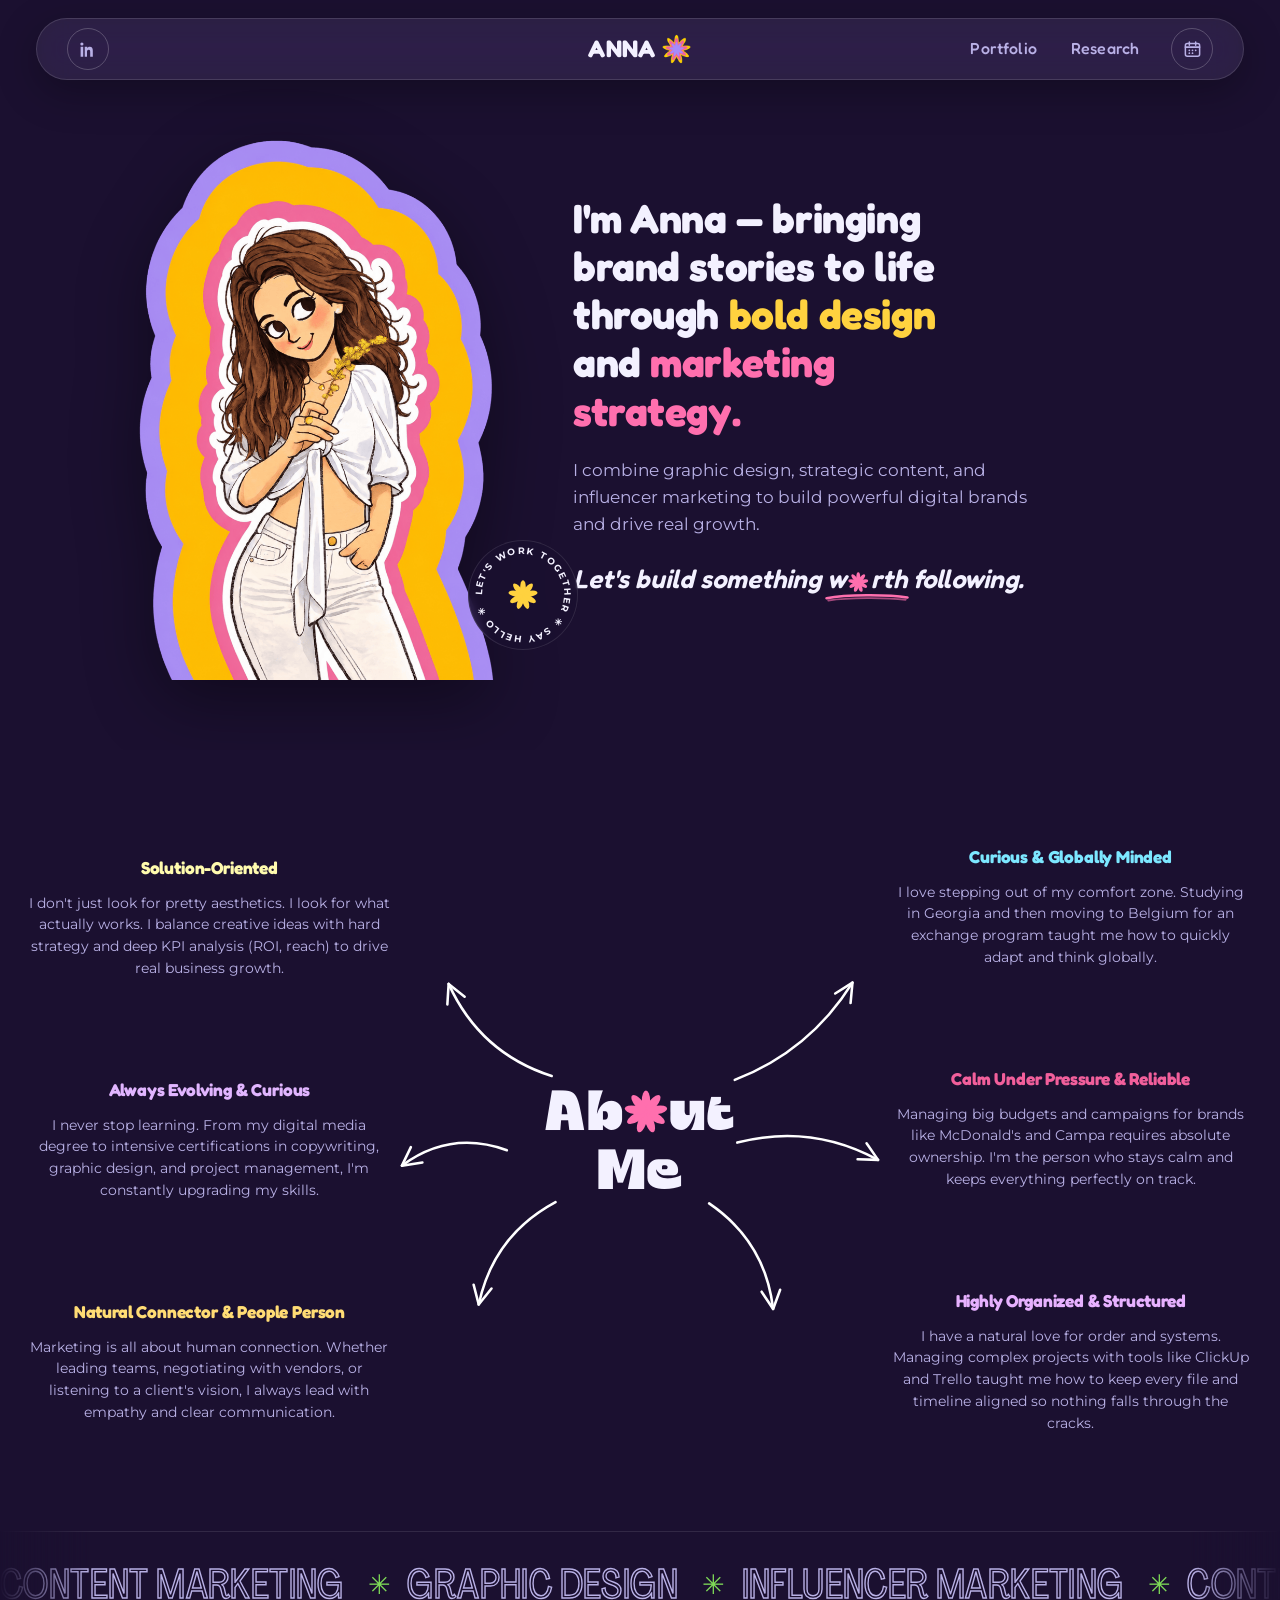
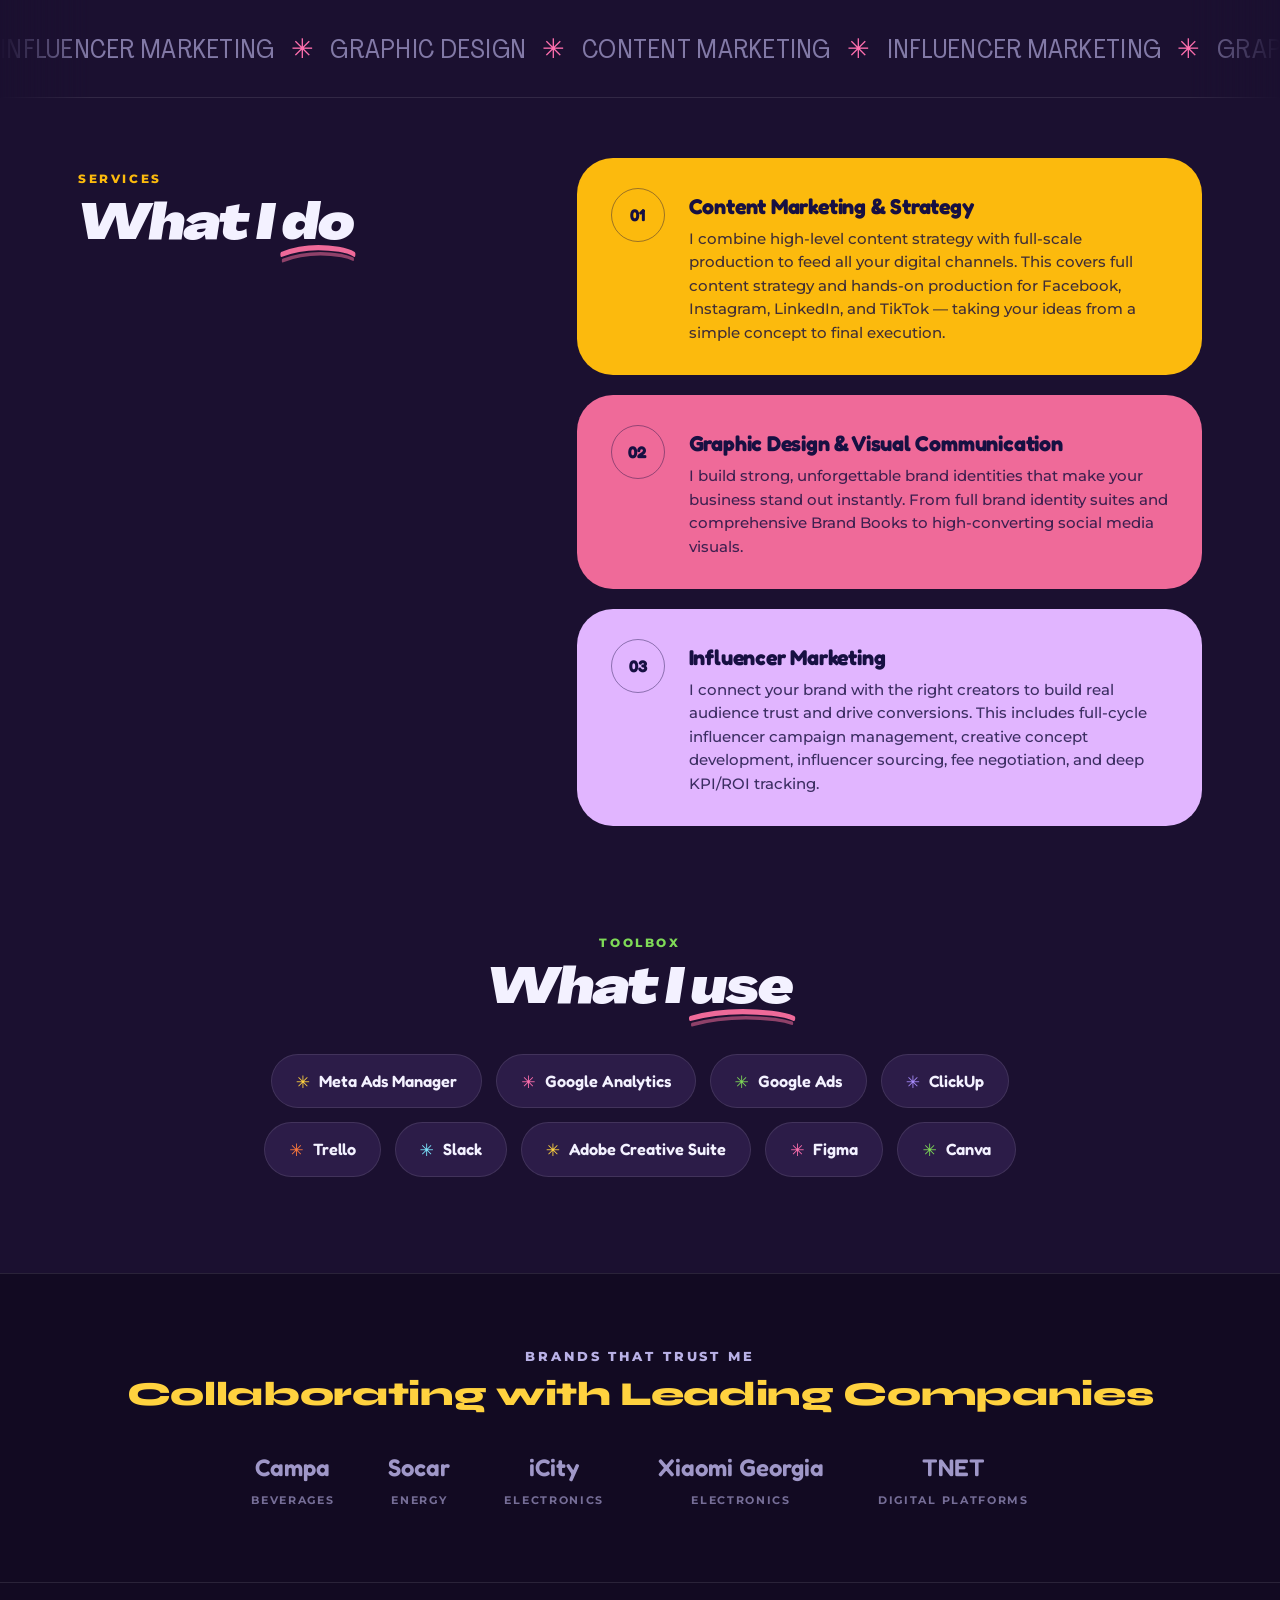
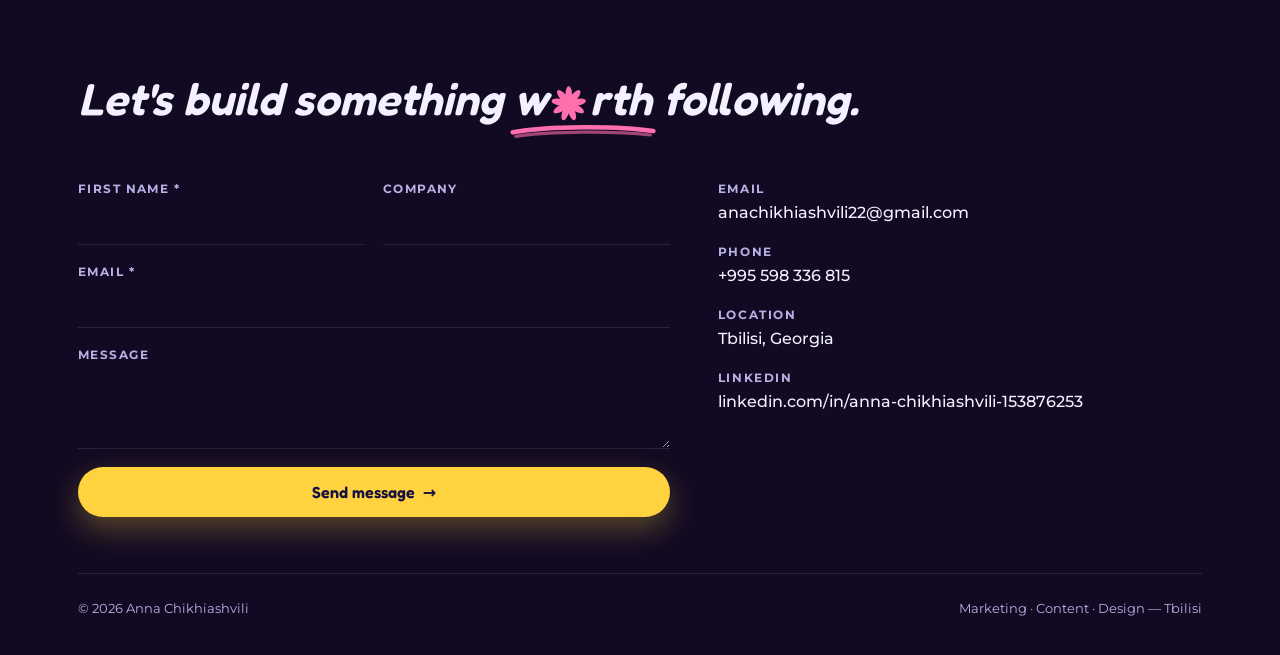
==== commit 08a7c013: "Trait heading: drop '& Grounded' -> 'Solution-Oriented'" ====
--- a/index.html
+++ b/index.html
@@ -427,7 +427,7 @@
   <div class="wrap">
     <div class="about-map">
       <div class="about-col left">
-        <div class="trait m m-float"><h3 style="color:#fffbae">Solution-Oriented &amp; Grounded</h3><p>I don't just look for pretty aesthetics. I look for what actually works. I balance creative ideas with hard strategy and deep KPI analysis (ROI, reach) to drive real business growth.</p></div>
+        <div class="trait m m-float"><h3 style="color:#fffbae">Solution-Oriented</h3><p>I don't just look for pretty aesthetics. I look for what actually works. I balance creative ideas with hard strategy and deep KPI analysis (ROI, reach) to drive real business growth.</p></div>
         <div class="trait m m-float" style="--d:.08s"><h3 style="color:#e1b5ff">Always Evolving &amp; Curious</h3><p>I never stop learning. From my digital media degree to intensive certifications in copywriting, graphic design, and project management, I'm constantly upgrading my skills.</p></div>
         <div class="trait m m-float" style="--d:.16s"><h3 style="color:#ffdc74">Natural Connector &amp; People Person</h3><p>Marketing is all about human connection. Whether leading teams, negotiating with vendors, or listening to a client's vision, I always lead with empathy and clear communication.</p></div>
       </div>
@@ -562,7 +562,7 @@
 <!-- ============ FOOTER ============ -->
 <footer id="contact">
   <div class="wrap">
-    <p class="hero-script foot-script m m-reveal" style="--d:.05s">Like what you see? Let's make the next one <span class="hscript-u">t<span class="ast-i"><svg viewBox="0 0 100 100" fill="currentColor" aria-hidden="true"><g transform="translate(50 50)"><circle r="13"/><ellipse cy="-26" rx="9.5" ry="23"/><ellipse cy="-26" rx="9.5" ry="23" transform="rotate(40)"/><ellipse cy="-26" rx="9.5" ry="23" transform="rotate(80)"/><ellipse cy="-26" rx="9.5" ry="23" transform="rotate(120)"/><ellipse cy="-26" rx="9.5" ry="23" transform="rotate(160)"/><ellipse cy="-26" rx="9.5" ry="23" transform="rotate(200)"/><ellipse cy="-26" rx="9.5" ry="23" transform="rotate(240)"/><ellipse cy="-26" rx="9.5" ry="23" transform="rotate(280)"/><ellipse cy="-26" rx="9.5" ry="23" transform="rotate(320)"/></g></svg></span>gether</span></p>
+    <p class="hero-script foot-script m m-reveal" style="--d:.05s">Let's build something <span class="hscript-u">w<span class="ast-i"><svg viewBox="0 0 100 100" fill="currentColor" aria-hidden="true"><g transform="translate(50 50)"><circle r="13"/><ellipse cy="-26" rx="9.5" ry="23"/><ellipse cy="-26" rx="9.5" ry="23" transform="rotate(40)"/><ellipse cy="-26" rx="9.5" ry="23" transform="rotate(80)"/><ellipse cy="-26" rx="9.5" ry="23" transform="rotate(120)"/><ellipse cy="-26" rx="9.5" ry="23" transform="rotate(160)"/><ellipse cy="-26" rx="9.5" ry="23" transform="rotate(200)"/><ellipse cy="-26" rx="9.5" ry="23" transform="rotate(240)"/><ellipse cy="-26" rx="9.5" ry="23" transform="rotate(280)"/><ellipse cy="-26" rx="9.5" ry="23" transform="rotate(320)"/></g></svg></span>rth</span> following.</p>
 
     <div class="foot-grid">
       <form class="contact-form" id="contact-form" novalidate>
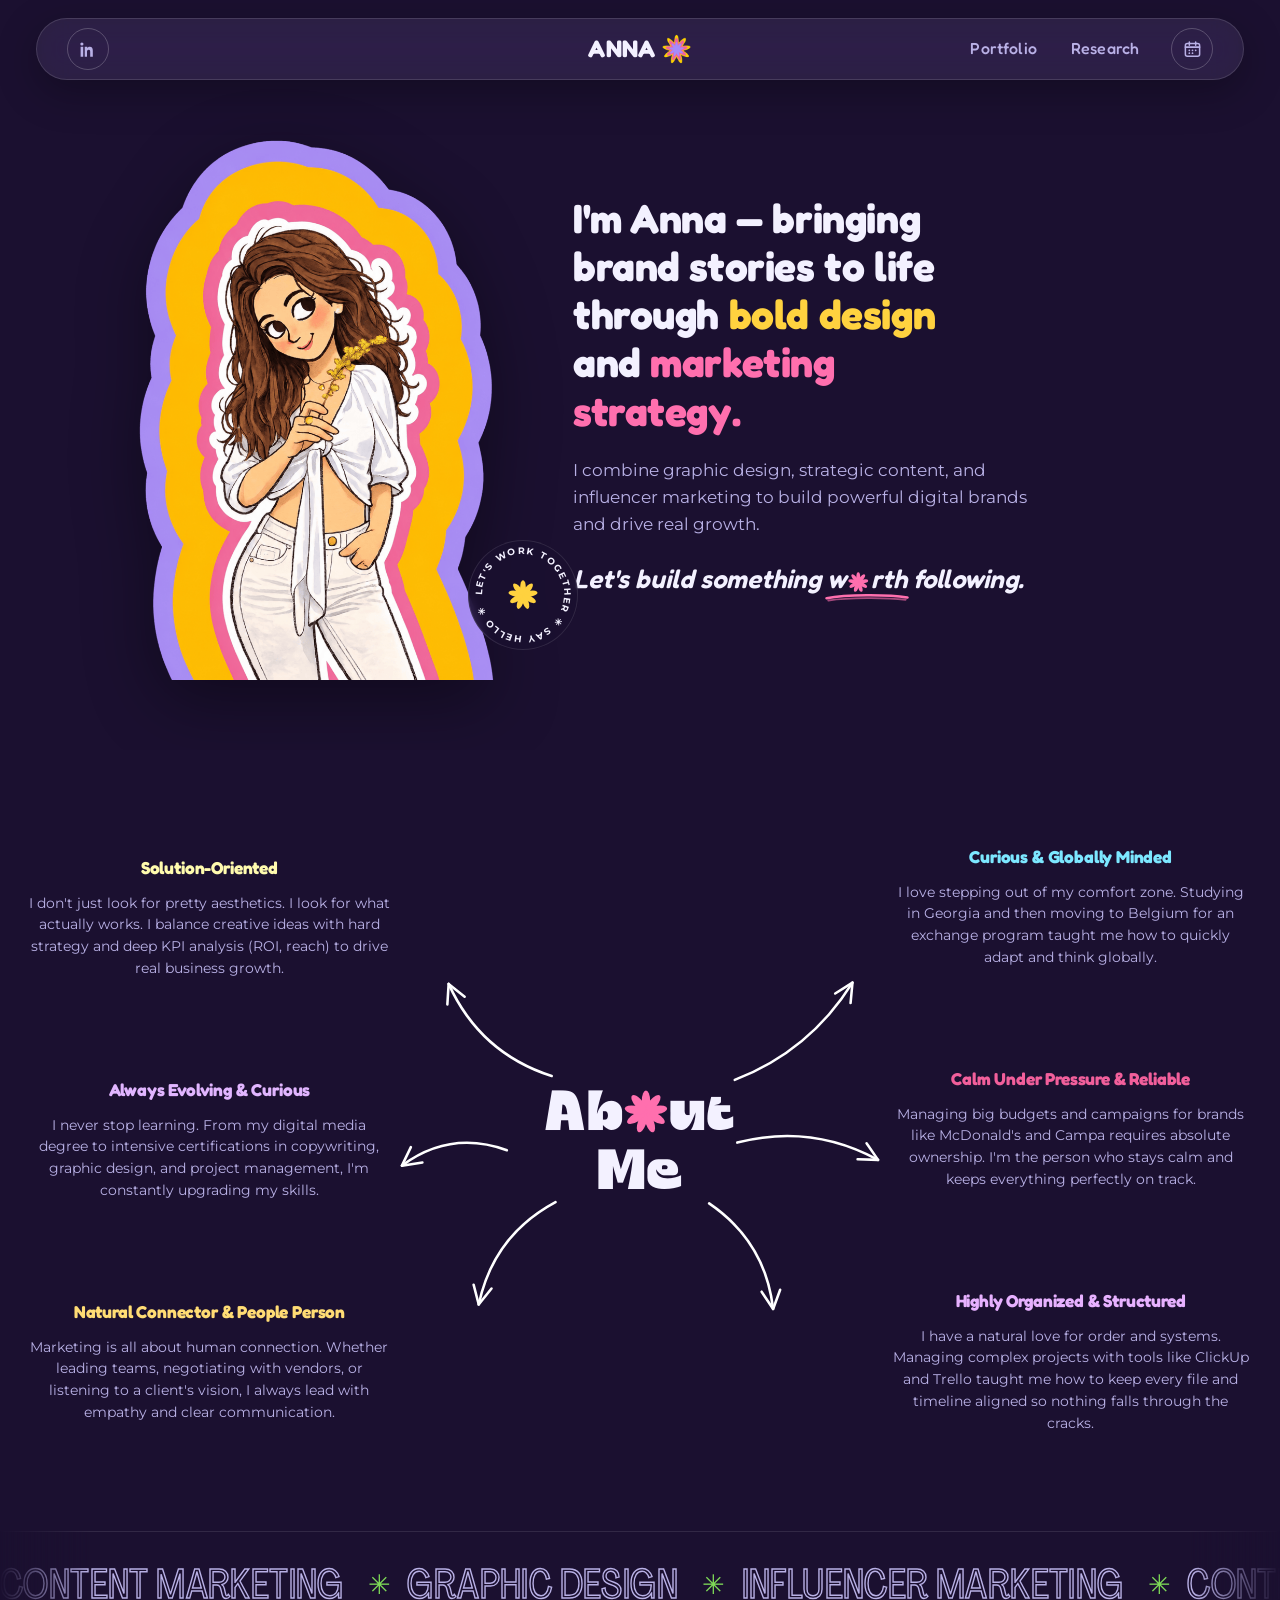
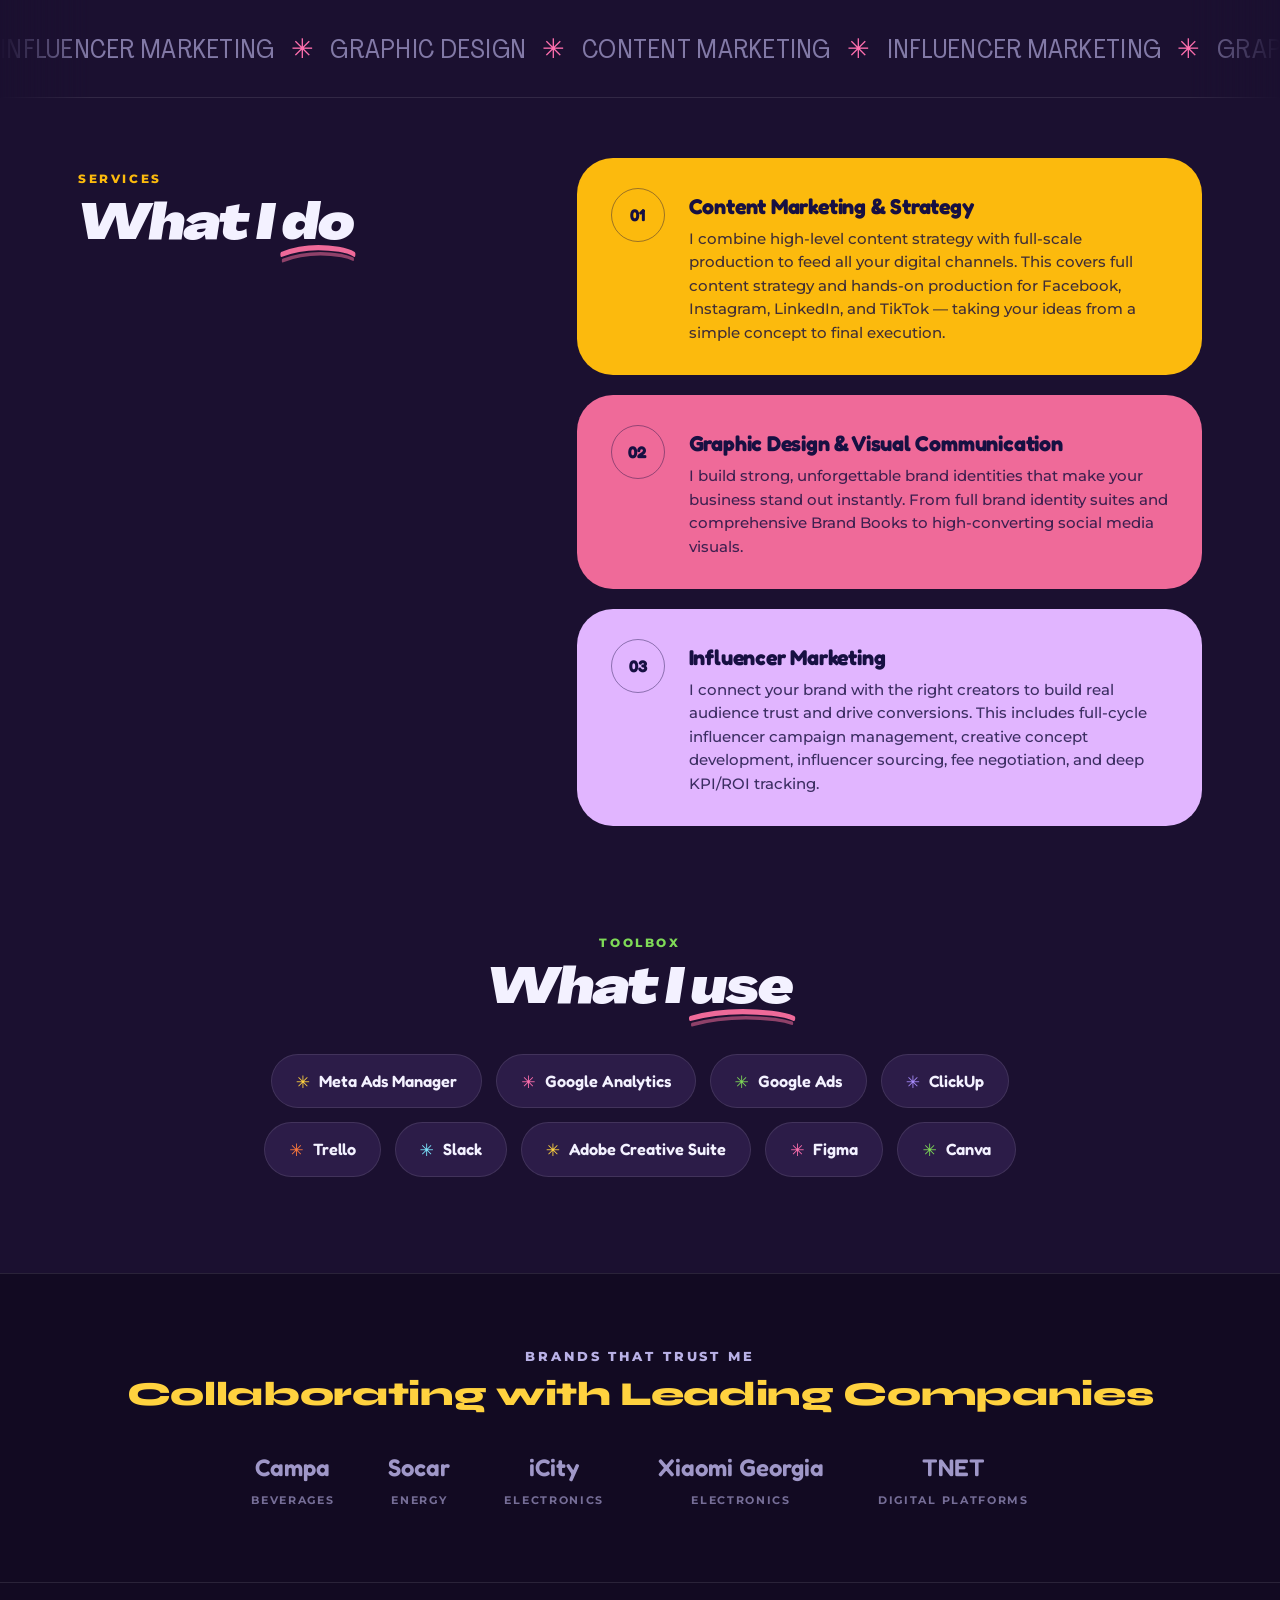
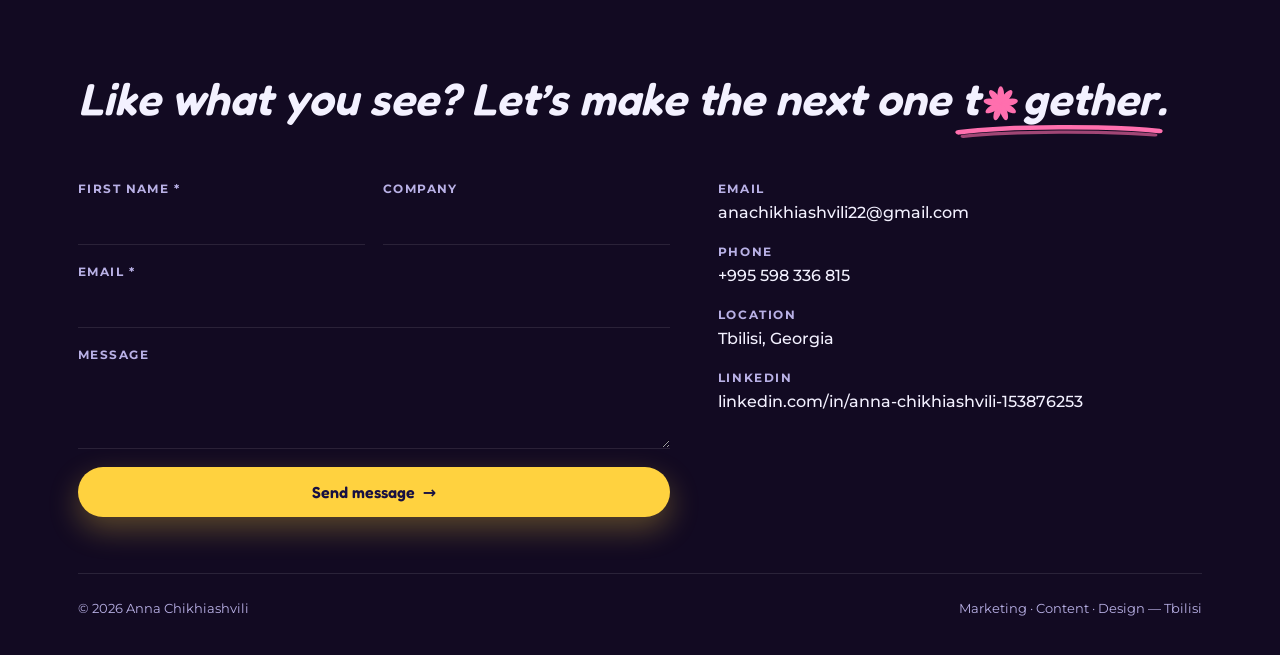
==== commit 99841069: "Footer: change tagline to 'Like what you see? Let's make the next one together'" ====
--- a/index.html
+++ b/index.html
@@ -562,7 +562,7 @@
 <!-- ============ FOOTER ============ -->
 <footer id="contact">
   <div class="wrap">
-    <p class="hero-script foot-script m m-reveal" style="--d:.05s">Let's build something <span class="hscript-u">w<span class="ast-i"><svg viewBox="0 0 100 100" fill="currentColor" aria-hidden="true"><g transform="translate(50 50)"><circle r="13"/><ellipse cy="-26" rx="9.5" ry="23"/><ellipse cy="-26" rx="9.5" ry="23" transform="rotate(40)"/><ellipse cy="-26" rx="9.5" ry="23" transform="rotate(80)"/><ellipse cy="-26" rx="9.5" ry="23" transform="rotate(120)"/><ellipse cy="-26" rx="9.5" ry="23" transform="rotate(160)"/><ellipse cy="-26" rx="9.5" ry="23" transform="rotate(200)"/><ellipse cy="-26" rx="9.5" ry="23" transform="rotate(240)"/><ellipse cy="-26" rx="9.5" ry="23" transform="rotate(280)"/><ellipse cy="-26" rx="9.5" ry="23" transform="rotate(320)"/></g></svg></span>rth</span> following.</p>
+    <p class="hero-script foot-script m m-reveal" style="--d:.05s">Like what you see? Let&rsquo;s make the next one <span class="hscript-u">t<span class="ast-i"><svg viewBox="0 0 100 100" fill="currentColor" aria-hidden="true"><g transform="translate(50 50)"><circle r="13"/><ellipse cy="-26" rx="9.5" ry="23"/><ellipse cy="-26" rx="9.5" ry="23" transform="rotate(40)"/><ellipse cy="-26" rx="9.5" ry="23" transform="rotate(80)"/><ellipse cy="-26" rx="9.5" ry="23" transform="rotate(120)"/><ellipse cy="-26" rx="9.5" ry="23" transform="rotate(160)"/><ellipse cy="-26" rx="9.5" ry="23" transform="rotate(200)"/><ellipse cy="-26" rx="9.5" ry="23" transform="rotate(240)"/><ellipse cy="-26" rx="9.5" ry="23" transform="rotate(280)"/><ellipse cy="-26" rx="9.5" ry="23" transform="rotate(320)"/></g></svg></span>gether</span>.</p>
 
     <div class="foot-grid">
       <form class="contact-form" id="contact-form" novalidate>
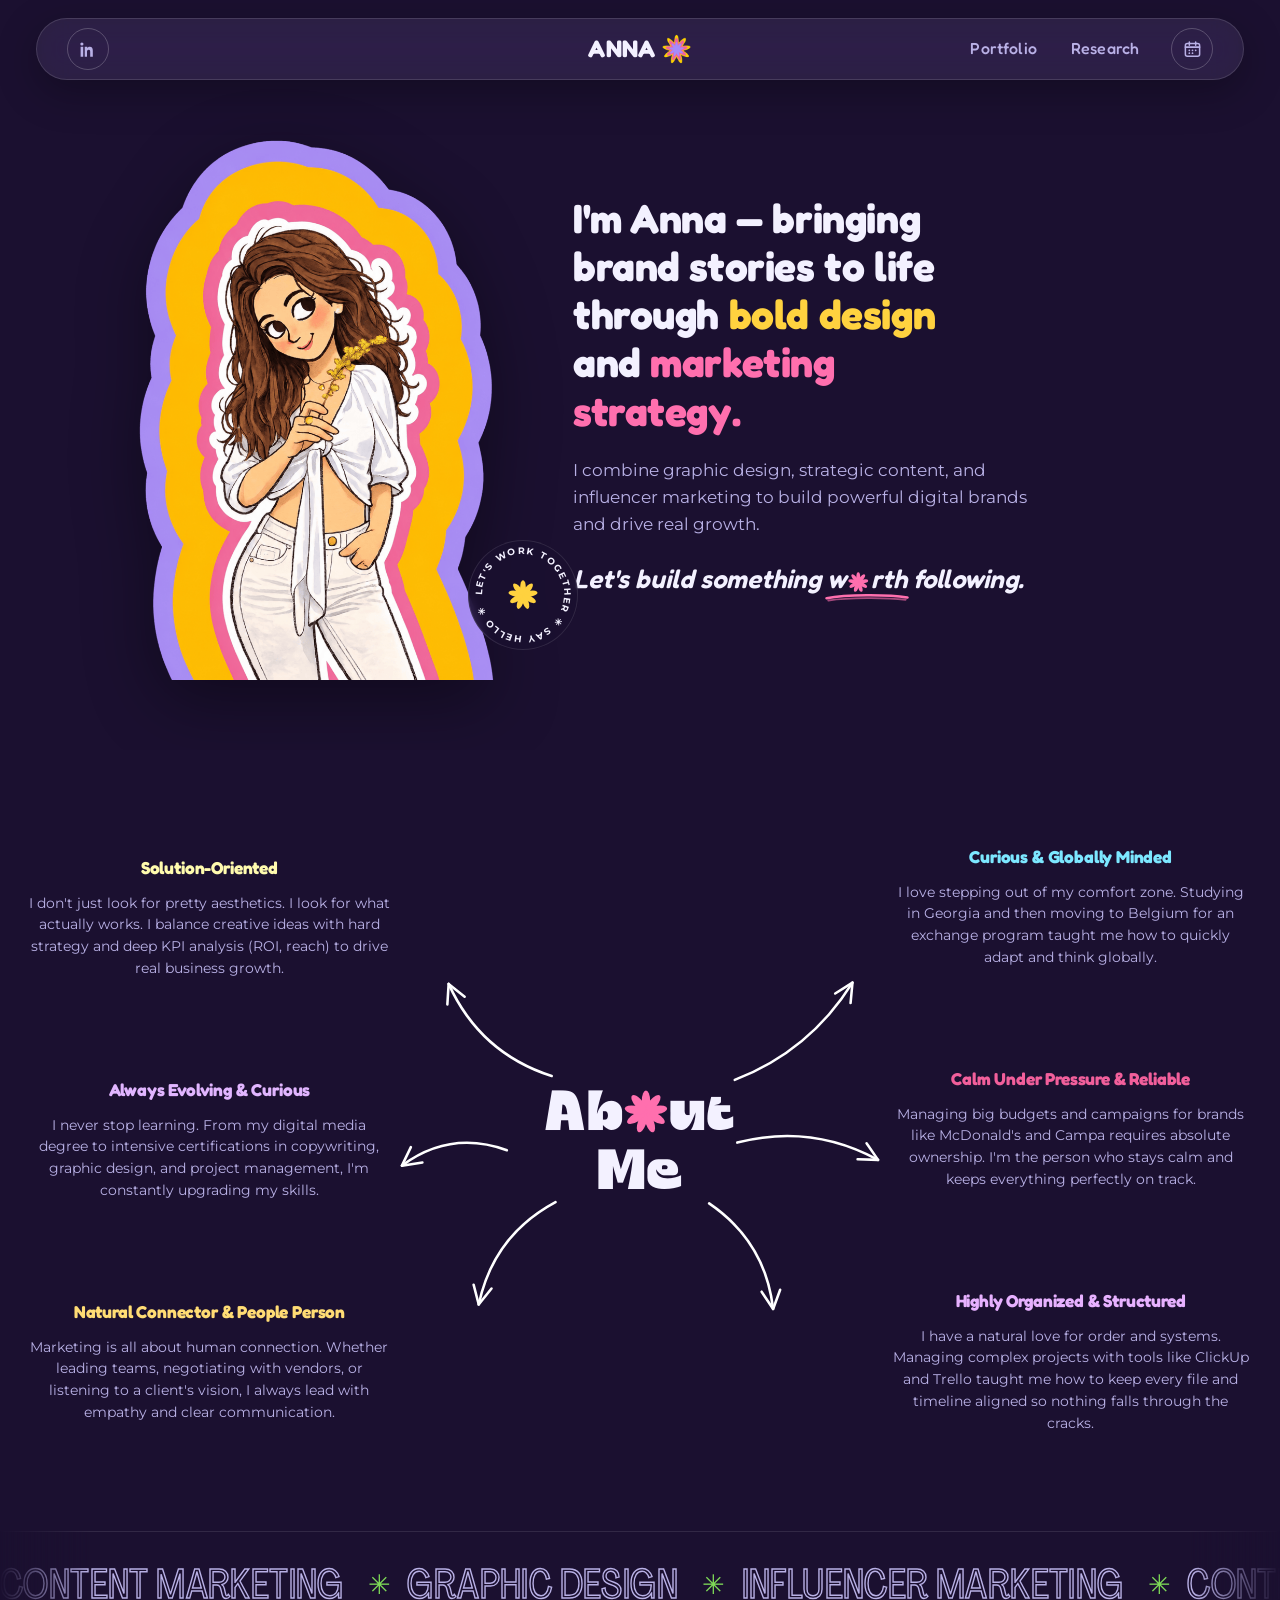
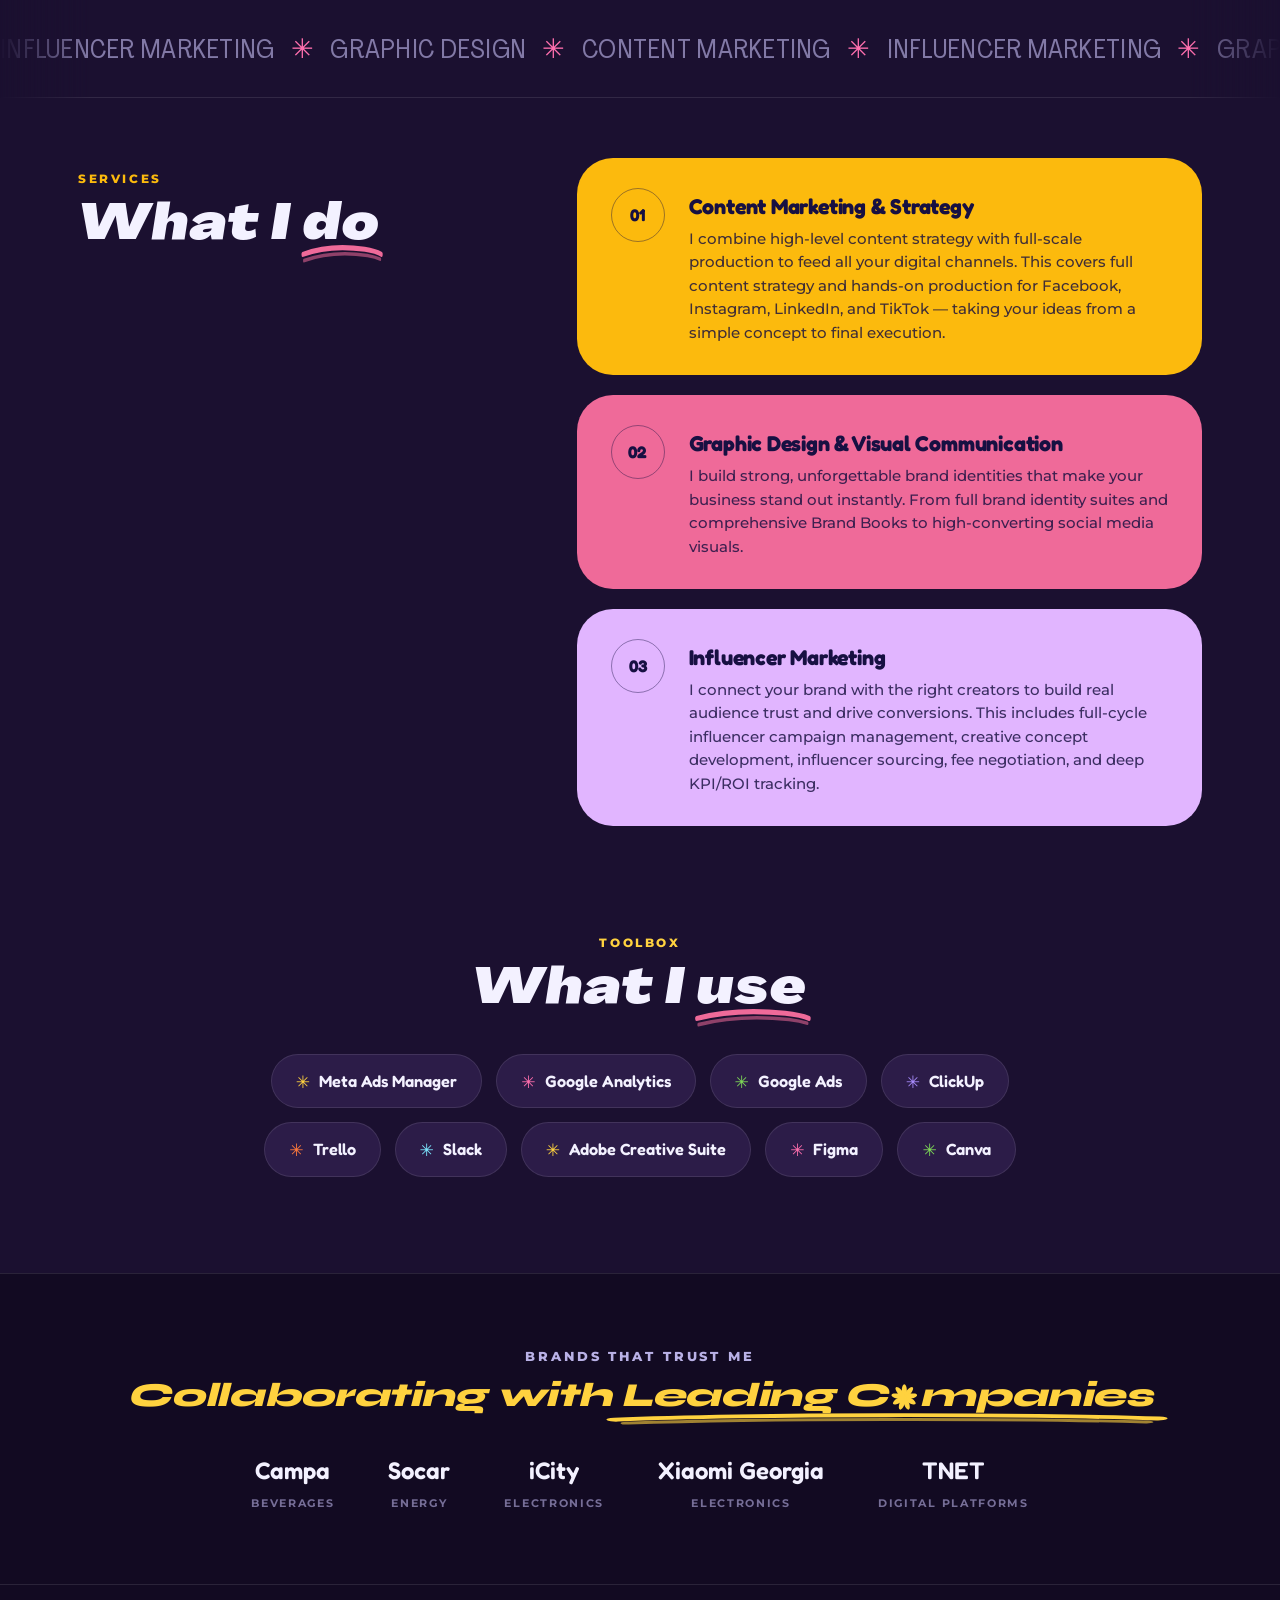
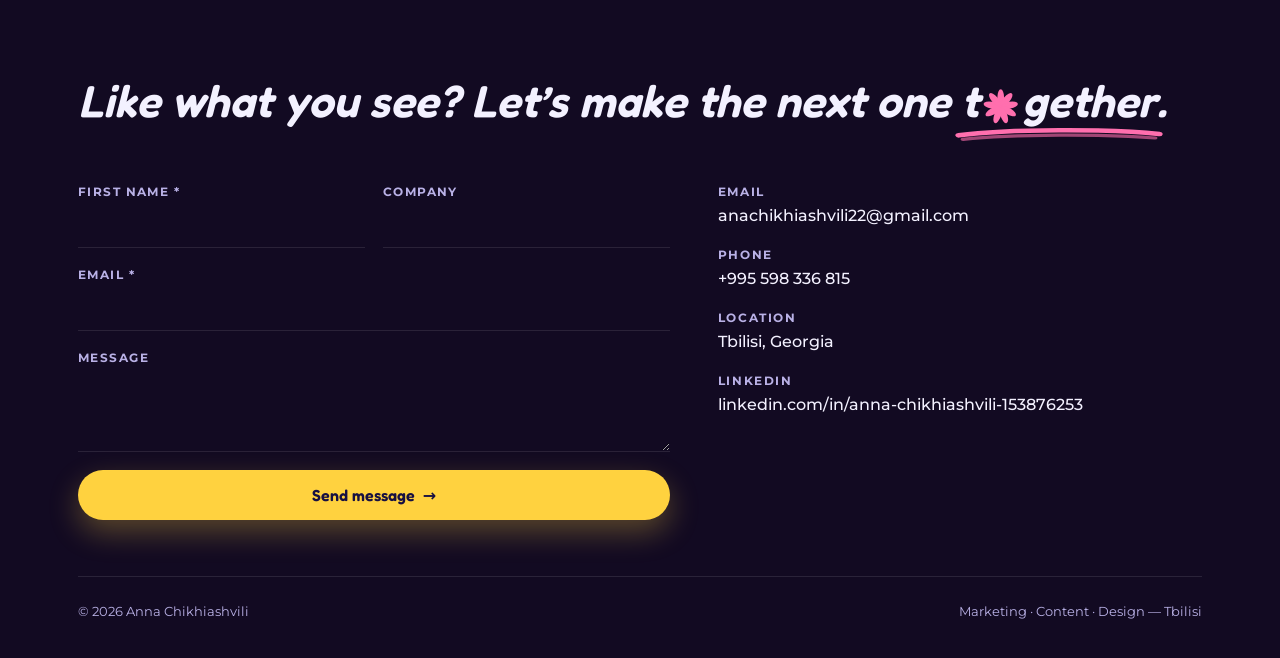
==== commit b9cdeb8b: "Homepage tweaks: heading letter-spacing, Toolbox eyebrow yellow, brands names white, Collaborating h" ====
--- a/index.html
+++ b/index.html
@@ -54,6 +54,7 @@
 h1,h2,h3{margin:0;font-family:var(--font-display);font-weight:600;line-height:1.04;letter-spacing:-.01em}
 .display{font-size:clamp(2.8rem,7vw,5rem);font-weight:700}
 h2.sec{font-size:clamp(1.9rem,4.4vw,3.1rem);font-weight:900;font-style:italic;font-family:'Agrandir Wide','Syne',system-ui,sans-serif;letter-spacing:-.02em;line-height:1.04}
+.svc h2.sec,.tools h2.sec{letter-spacing:.04em}
 /* anchor targets must clear the fixed pill nav */
 section[id],footer[id]{scroll-margin-top:96px}
 .sr{position:absolute;width:1px;height:1px;padding:0;margin:-1px;overflow:hidden;clip:rect(0 0 0 0);white-space:nowrap;border:0}
@@ -221,7 +222,7 @@
 .brands h3{text-align:center;font-family:var(--font-syne);font-size:clamp(1.5rem,3vw,2.1rem);font-weight:800;margin:10px 0 0;color:var(--yellow)}
 .brand-row{display:flex;align-items:flex-start;justify-content:center;gap:54px;flex-wrap:wrap;margin-top:38px;text-align:center}
 .brand-row a{display:flex;flex-direction:column;gap:5px;cursor:pointer}
-.brand-row a b{font-family:var(--font-display);font-weight:600;font-size:1.5rem;color:var(--ink-dim);opacity:.85;transition:color .25s,opacity .25s}
+.brand-row a b{font-family:var(--font-display);font-weight:600;font-size:1.5rem;color:var(--ink);opacity:1;transition:color .25s,opacity .25s}
 .brand-row a em{font-family:var(--font);font-style:normal;font-weight:700;font-size:.66rem;letter-spacing:.16em;text-transform:uppercase;color:var(--ink-dim);opacity:.6;transition:opacity .25s}
 .brand-row a:hover b{opacity:1;color:var(--yellow)}
 .brand-row a:hover em{opacity:.9}
@@ -247,8 +248,9 @@
 .field label{font-size:.74rem;font-weight:700;color:var(--ink-dim);text-transform:uppercase;letter-spacing:.12em;font-family:var(--font)}
 .field input,.field textarea{background:transparent;border:0;border-bottom:1.5px solid var(--line);color:var(--ink);
   font-family:var(--font);font-size:1rem;padding:10px 2px}
-.field input:focus,.field textarea:focus{border-color:var(--yellow)}
-.field input:focus-visible,.field textarea:focus-visible{outline:2px solid var(--yellow);outline-offset:3px}
+.field input:focus,.field textarea:focus{outline:none}
+.field input:hover,.field textarea:hover{border-color:var(--ink-dim)}
+.field input:focus-visible,.field textarea:focus-visible{outline:none}
 .contact-form .btn{grid-column:1/-1;justify-content:center;padding:15px}
 .foot-info{display:flex;flex-direction:column;gap:18px}
 .foot-info .l{font-size:.72rem;color:var(--ink-dim);text-transform:uppercase;letter-spacing:.14em;font-weight:700}
@@ -351,7 +353,7 @@
 }
 /* ---------- tools — programs I work with ---------- */
 .tools{padding:0 0 96px;background:var(--bg)}
-.tools .eyebrow{display:block;text-align:center}
+.tools .eyebrow{display:block;text-align:center;color:var(--yellow)}
 .tools h2.sec{text-align:center;margin:10px 0 0}
 .tool-pills{display:flex;flex-wrap:wrap;justify-content:center;gap:14px;margin-top:38px;max-width:840px;margin-left:auto;margin-right:auto}
 .tool-pill{display:inline-flex;align-items:center;gap:.55em;font-family:var(--font-display);font-weight:600;font-size:1.02rem;color:var(--ink);
@@ -364,6 +366,11 @@
   .tool-pill{font-size:.9rem;padding:10px 18px}
 }
 .foot-script{font-size:clamp(1.7rem,4.2vw,2.8rem);margin:0 0 46px;color:var(--ink)}
+.brands-script{font-family:var(--font-display);font-style:italic;font-weight:600;font-size:clamp(1.6rem,3.4vw,2.5rem);color:var(--yellow);text-align:center;margin:10px 0 0;line-height:1.12}
+.brands-script .hscript-u{position:relative;white-space:nowrap}
+.brands-script .hscript-u::after{content:"";position:absolute;left:-3%;right:-3%;bottom:-.3em;height:.36em;background:url("data:image/svg+xml,%3Csvg xmlns='http://www.w3.org/2000/svg' viewBox='0 0 100 12' preserveAspectRatio='none'%3E%3Cpath d='M2 7C25 2 75 2 98 6' stroke='%23FFD23F' stroke-width='3.4' fill='none' stroke-linecap='round'/%3E%3Cpath d='M4 10C28 6 72 6 96 9' stroke='%23FFD23F' stroke-width='2.4' fill='none' stroke-linecap='round' opacity='.6'/%3E%3C/svg%3E") no-repeat center/100% 100%}
+.brands-script .ast-i{color:var(--yellow);font-style:normal;font-size:.9em;font-weight:700}
+.brands-script .ast-i svg{width:.88em;height:.88em;display:inline-block;vertical-align:-.17em;margin:0 .09em}
 </style>
 </head>
 <body>
@@ -544,7 +551,7 @@
 <section class="brands">
   <div class="wrap">
     <span class="eyebrow m m-float">Brands that trust me</span>
-    <h3 class="m m-float" style="--d:.05s">Collaborating with Leading Companies</h3>
+    <h3 class="brands-script m m-float" style="--d:.05s">Collaborating with <span class="hscript-u">Leading C<span class="ast-i"><svg viewBox="0 0 100 100" fill="currentColor" aria-hidden="true"><g transform="translate(50 50)"><circle r="13"/><ellipse cy="-26" rx="9.5" ry="23"/><ellipse cy="-26" rx="9.5" ry="23" transform="rotate(40)"/><ellipse cy="-26" rx="9.5" ry="23" transform="rotate(80)"/><ellipse cy="-26" rx="9.5" ry="23" transform="rotate(120)"/><ellipse cy="-26" rx="9.5" ry="23" transform="rotate(160)"/><ellipse cy="-26" rx="9.5" ry="23" transform="rotate(200)"/><ellipse cy="-26" rx="9.5" ry="23" transform="rotate(240)"/><ellipse cy="-26" rx="9.5" ry="23" transform="rotate(280)"/><ellipse cy="-26" rx="9.5" ry="23" transform="rotate(320)"/></g></svg></span>mpanies</span></h3>
     <div class="brand-row" id="brand-row">
       <a class="m m-float" href="https://www.campa.ge/en" target="_blank" rel="noopener" data-img="aniko-refs/brands/campa.jpg"><b>Campa</b><em>Beverages</em></a>
       <a class="m m-float" style="--d:.06s" href="https://www.socar.ge/en" target="_blank" rel="noopener" data-img="aniko-refs/brands/socar.jpg"><b>Socar</b><em>Energy</em></a>
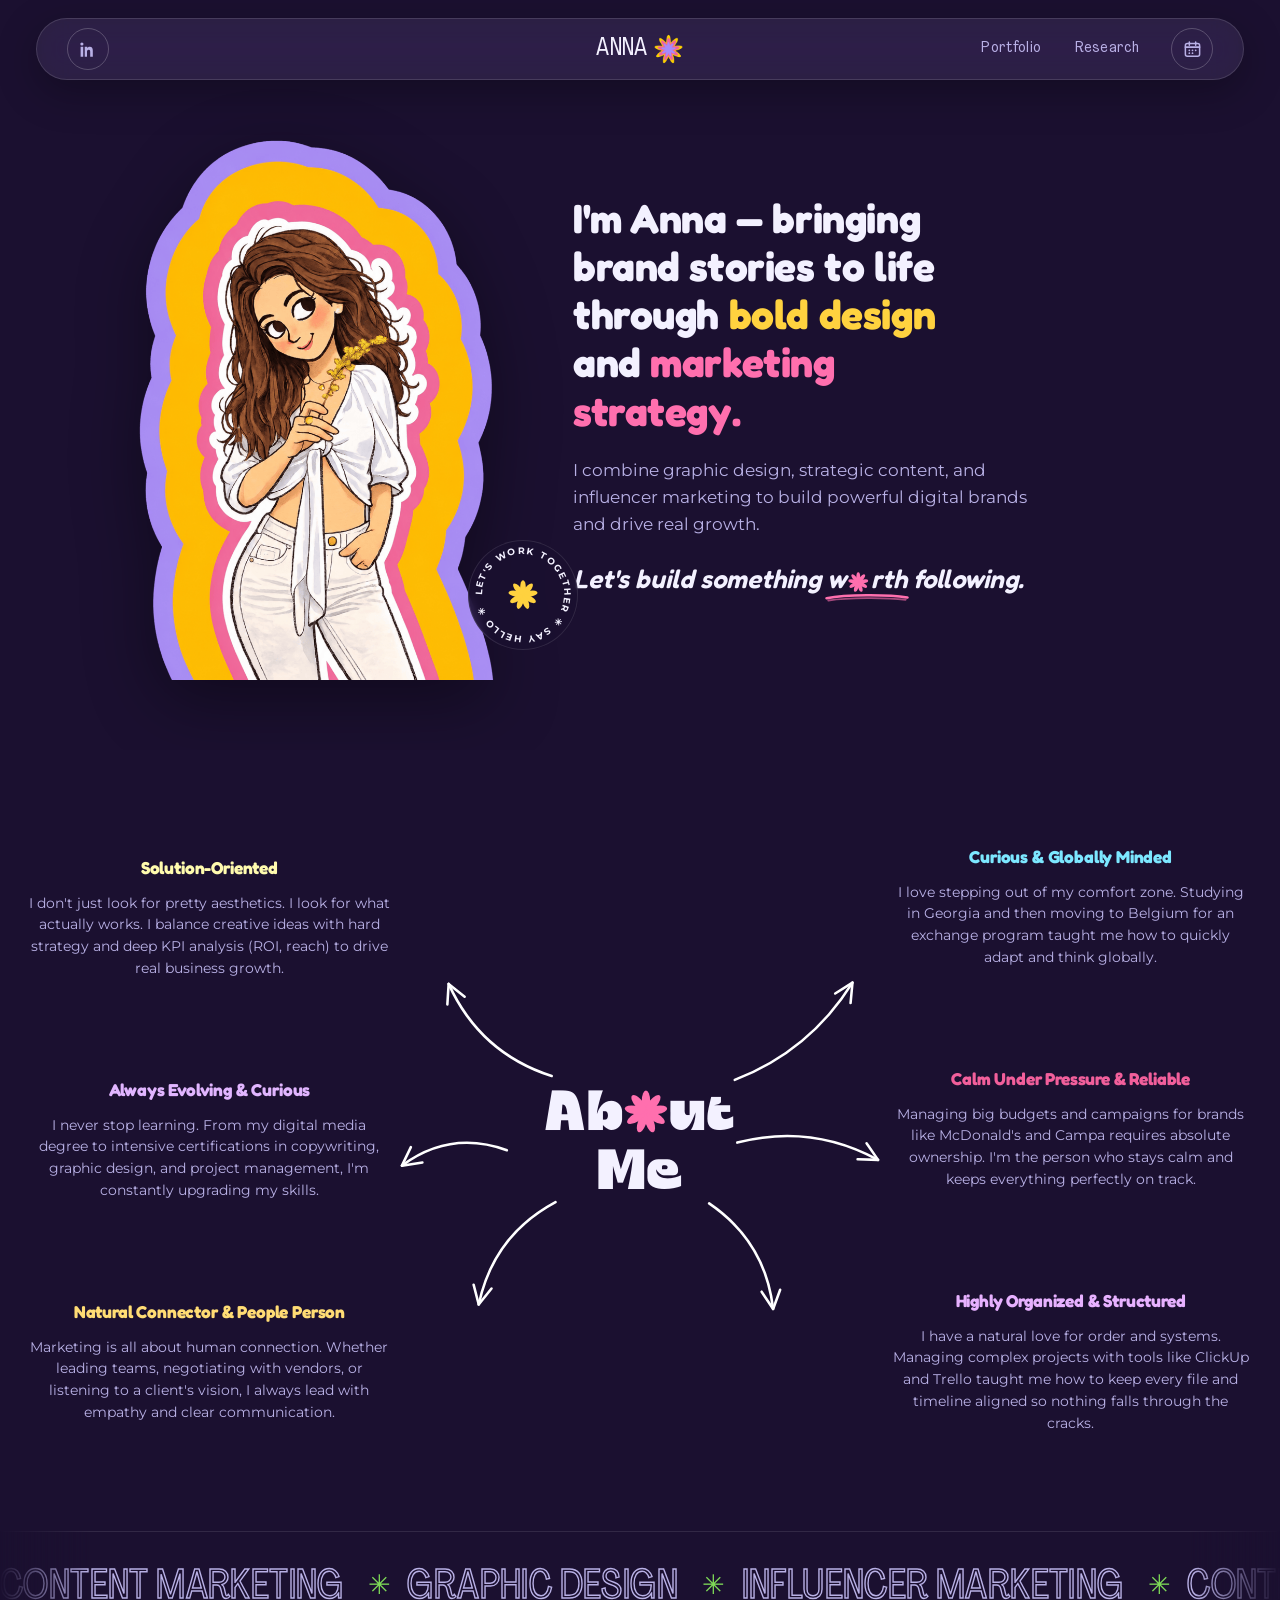
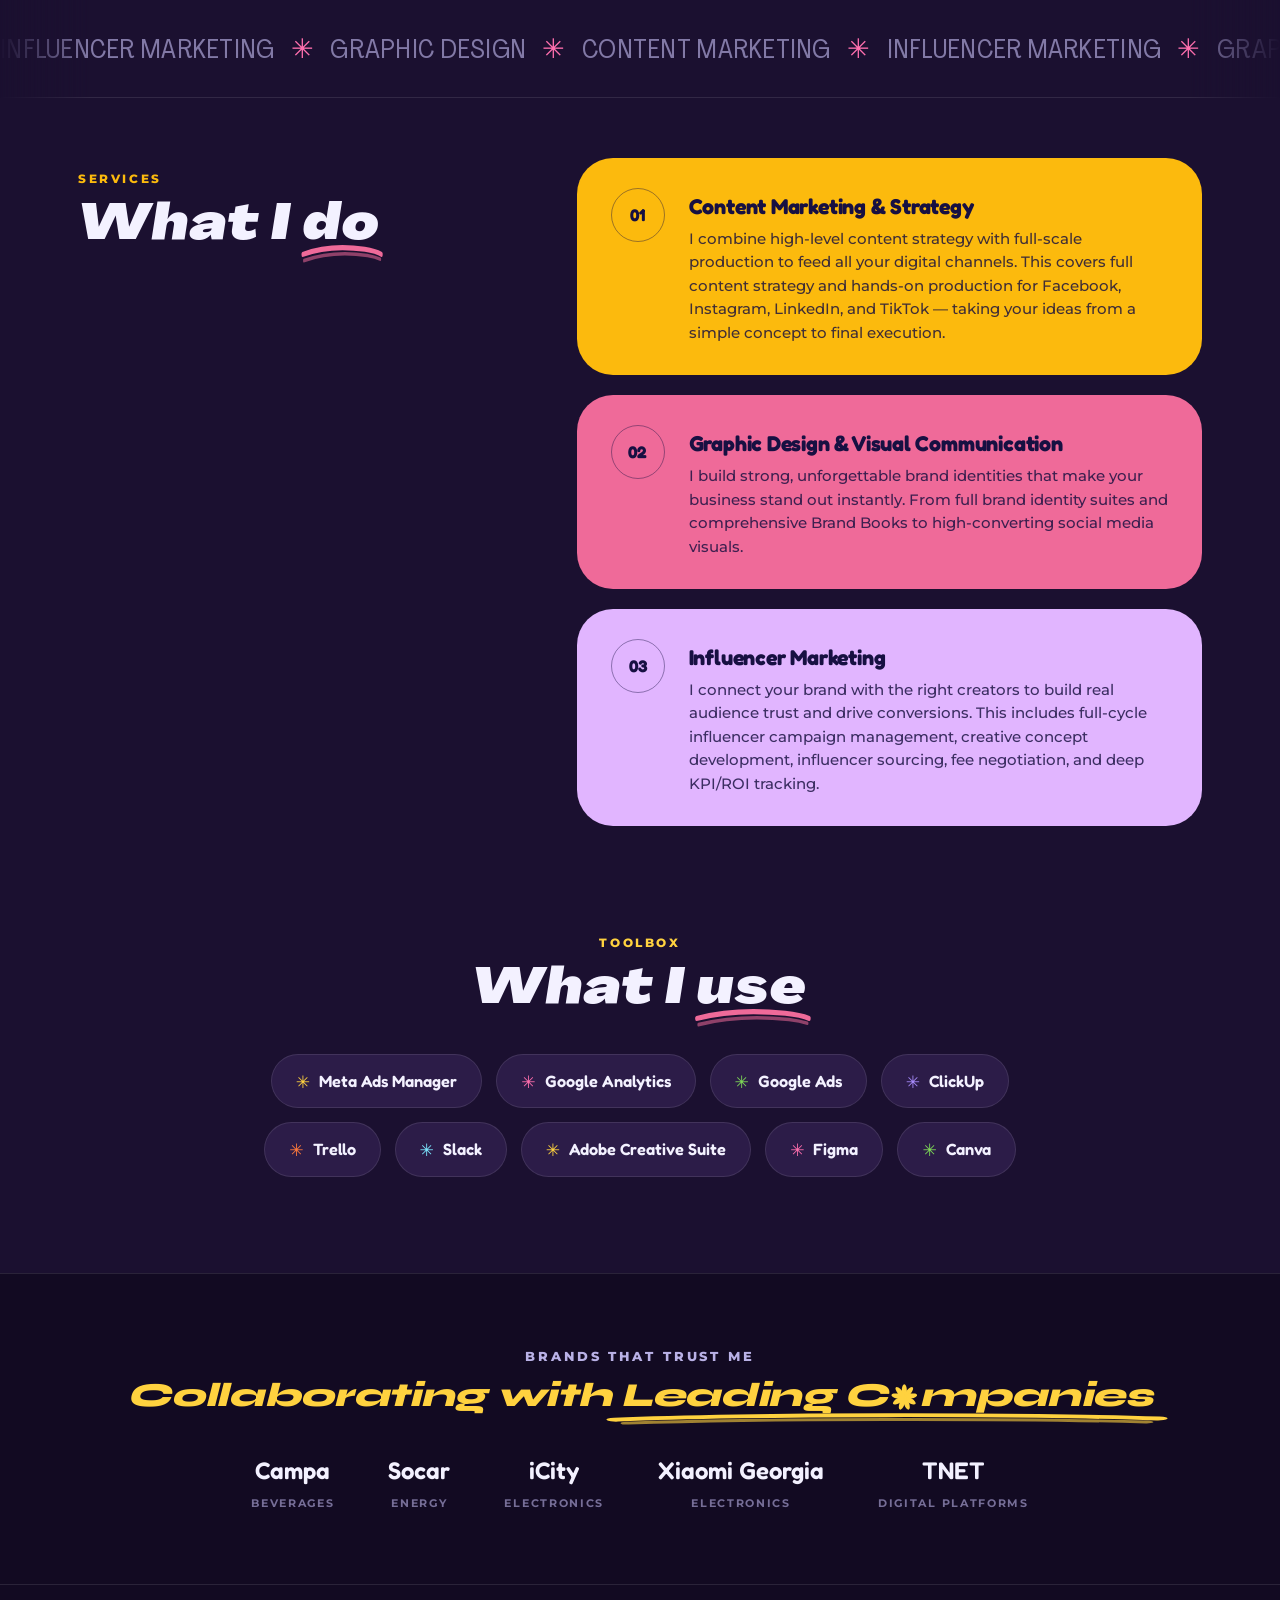
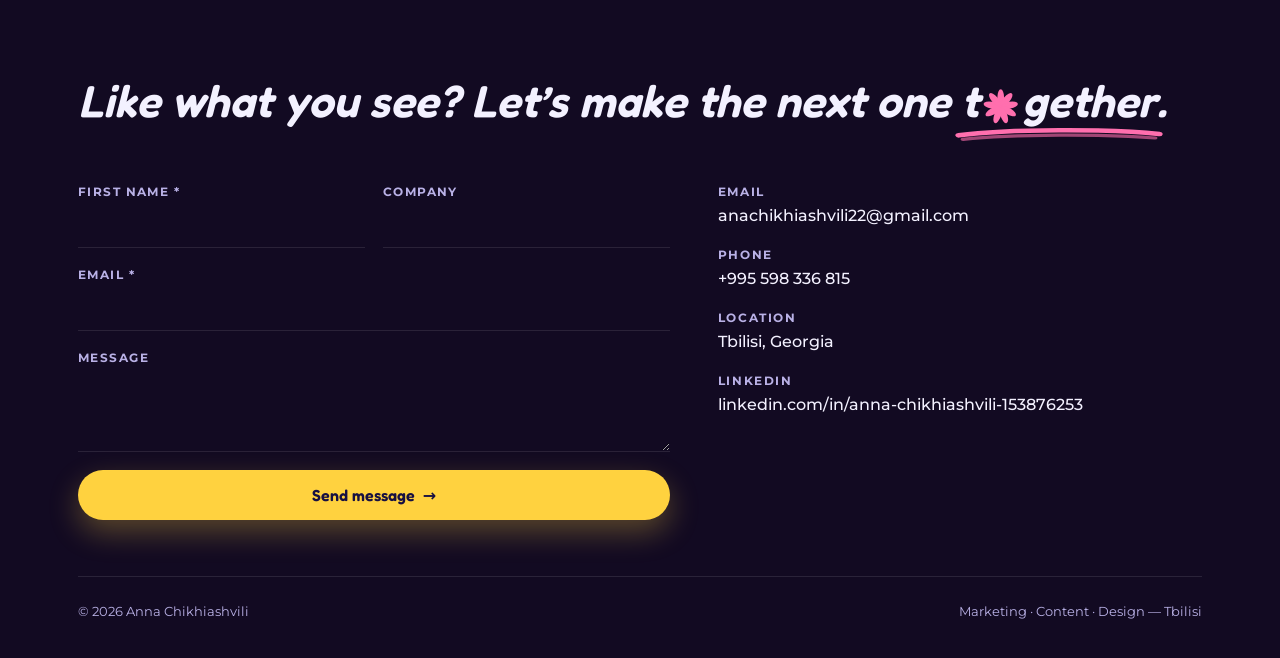
==== commit 8b20f456: "Header: use Agrandir regular (400) for brand + nav links — thinner weight" ====
--- a/index.html
+++ b/index.html
@@ -92,12 +92,12 @@
 .nav-side{display:flex;align-items:center;gap:30px}
 .nav-side.left{justify-content:flex-start}
 .nav-side.right{justify-content:flex-end}
-.nav-side a{font-family:var(--font-display);font-size:1rem;font-weight:500;color:var(--ink-dim);letter-spacing:.01em;padding:10px 2px;transition:color .15s}
+.nav-side a{font-family:'Agrandir',var(--font-display);font-size:1rem;font-weight:400;color:var(--ink-dim);letter-spacing:.01em;padding:10px 2px;transition:color .15s}
 .nav-side a:hover,.nav-side a.active{color:var(--ink)}
 .nav-ic{display:grid;place-items:center;width:42px;height:42px;border-radius:50%;border:1.5px solid rgba(255,255,255,.22);color:var(--ink);padding:0!important;transition:border-color .2s,background .2s,transform .3s}
 .nav-ic svg{width:19px;height:19px}
 .nav-ic:hover{border-color:var(--yellow);background:rgba(255,255,255,.06);transform:translateY(-1px)}
-.brand{grid-column:2;justify-self:center;display:flex;align-items:center;gap:.22em;font-family:var(--font-display);font-weight:700;font-size:1.5rem;letter-spacing:.01em;color:var(--ink);white-space:nowrap}
+.brand{grid-column:2;justify-self:center;display:flex;align-items:center;gap:.22em;font-family:'Agrandir',var(--font-display);font-weight:400;font-size:1.5rem;letter-spacing:.01em;color:var(--ink);white-space:nowrap}
 .brand .logo-mark{height:1.3em;width:auto;display:block;transition:transform .5s cubic-bezier(.22,.61,.36,1)}
 .brand:hover .logo-mark{transform:rotate(60deg)}
 /* Aurora-style brand: letters wave on hover; on scroll only "A" + logo remain */
@@ -291,7 +291,7 @@
     left:clamp(14px,2.8vw,40px);right:clamp(14px,2.8vw,40px);
     background:rgba(27,16,48,.97);border:1px solid var(--line);border-radius:22px;padding:18px 26px;gap:16px;
     box-shadow:0 18px 50px rgba(0,0,0,.5)}
-  .nav-mobile a{font-family:var(--font-display);font-size:1.12rem;font-weight:500;color:var(--ink)}
+  .nav-mobile a{font-family:'Agrandir',var(--font-display);font-size:1.12rem;font-weight:400;color:var(--ink)}
 }
 @media(max-width:600px){
   .wrap{padding:0 20px}
@@ -366,7 +366,7 @@
   .tool-pill{font-size:.9rem;padding:10px 18px}
 }
 .foot-script{font-size:clamp(1.7rem,4.2vw,2.8rem);margin:0 0 46px;color:var(--ink)}
-.brands-script{font-family:var(--font-display);font-style:italic;font-weight:600;font-size:clamp(1.6rem,3.4vw,2.5rem);color:var(--yellow);text-align:center;margin:10px 0 0;line-height:1.12}
+.brands-script{font-family:var(--font-display);font-style:italic;font-weight:600;font-size:clamp(1.6rem,3.4vw,2.5rem);color:var(--ink);text-align:center;margin:10px 0 0;line-height:1.12}
 .brands-script .hscript-u{position:relative;white-space:nowrap}
 .brands-script .hscript-u::after{content:"";position:absolute;left:-3%;right:-3%;bottom:-.3em;height:.36em;background:url("data:image/svg+xml,%3Csvg xmlns='http://www.w3.org/2000/svg' viewBox='0 0 100 12' preserveAspectRatio='none'%3E%3Cpath d='M2 7C25 2 75 2 98 6' stroke='%23FFD23F' stroke-width='3.4' fill='none' stroke-linecap='round'/%3E%3Cpath d='M4 10C28 6 72 6 96 9' stroke='%23FFD23F' stroke-width='2.4' fill='none' stroke-linecap='round' opacity='.6'/%3E%3C/svg%3E") no-repeat center/100% 100%}
 .brands-script .ast-i{color:var(--yellow);font-style:normal;font-size:.9em;font-weight:700}
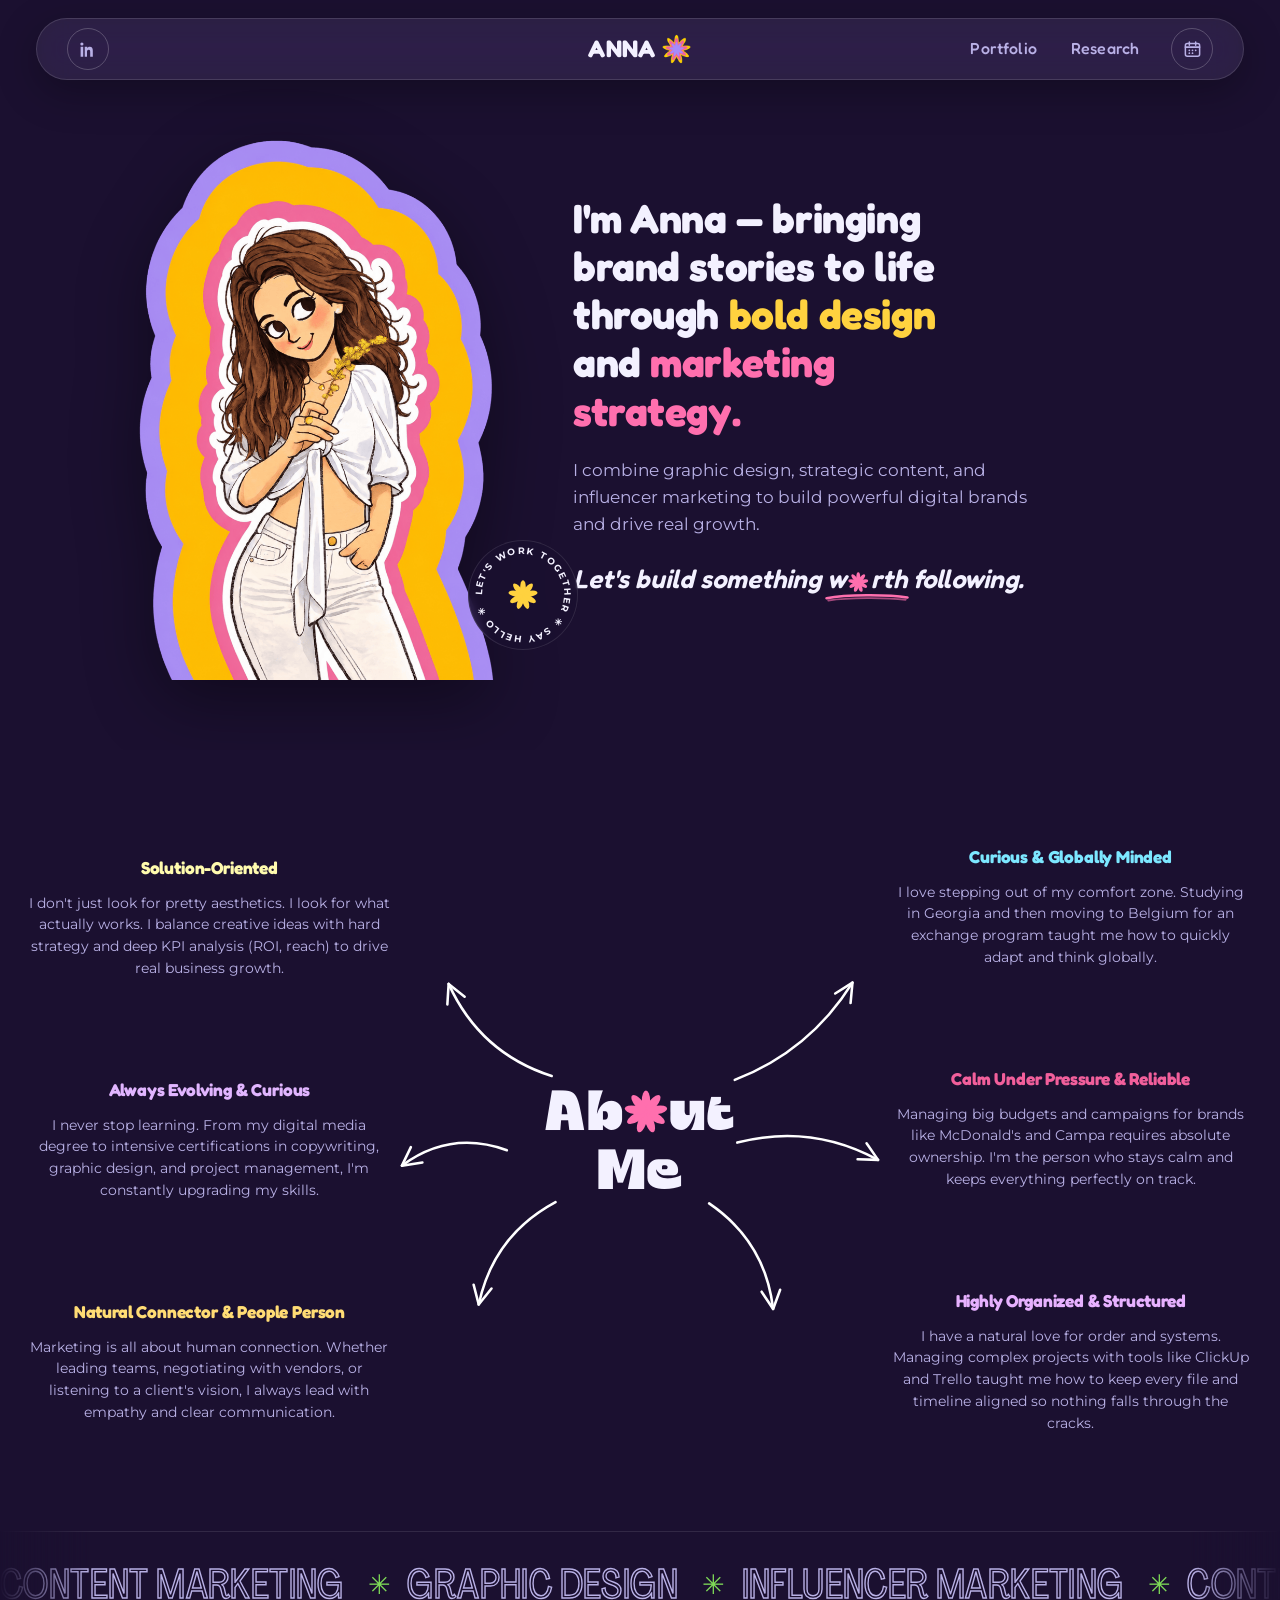
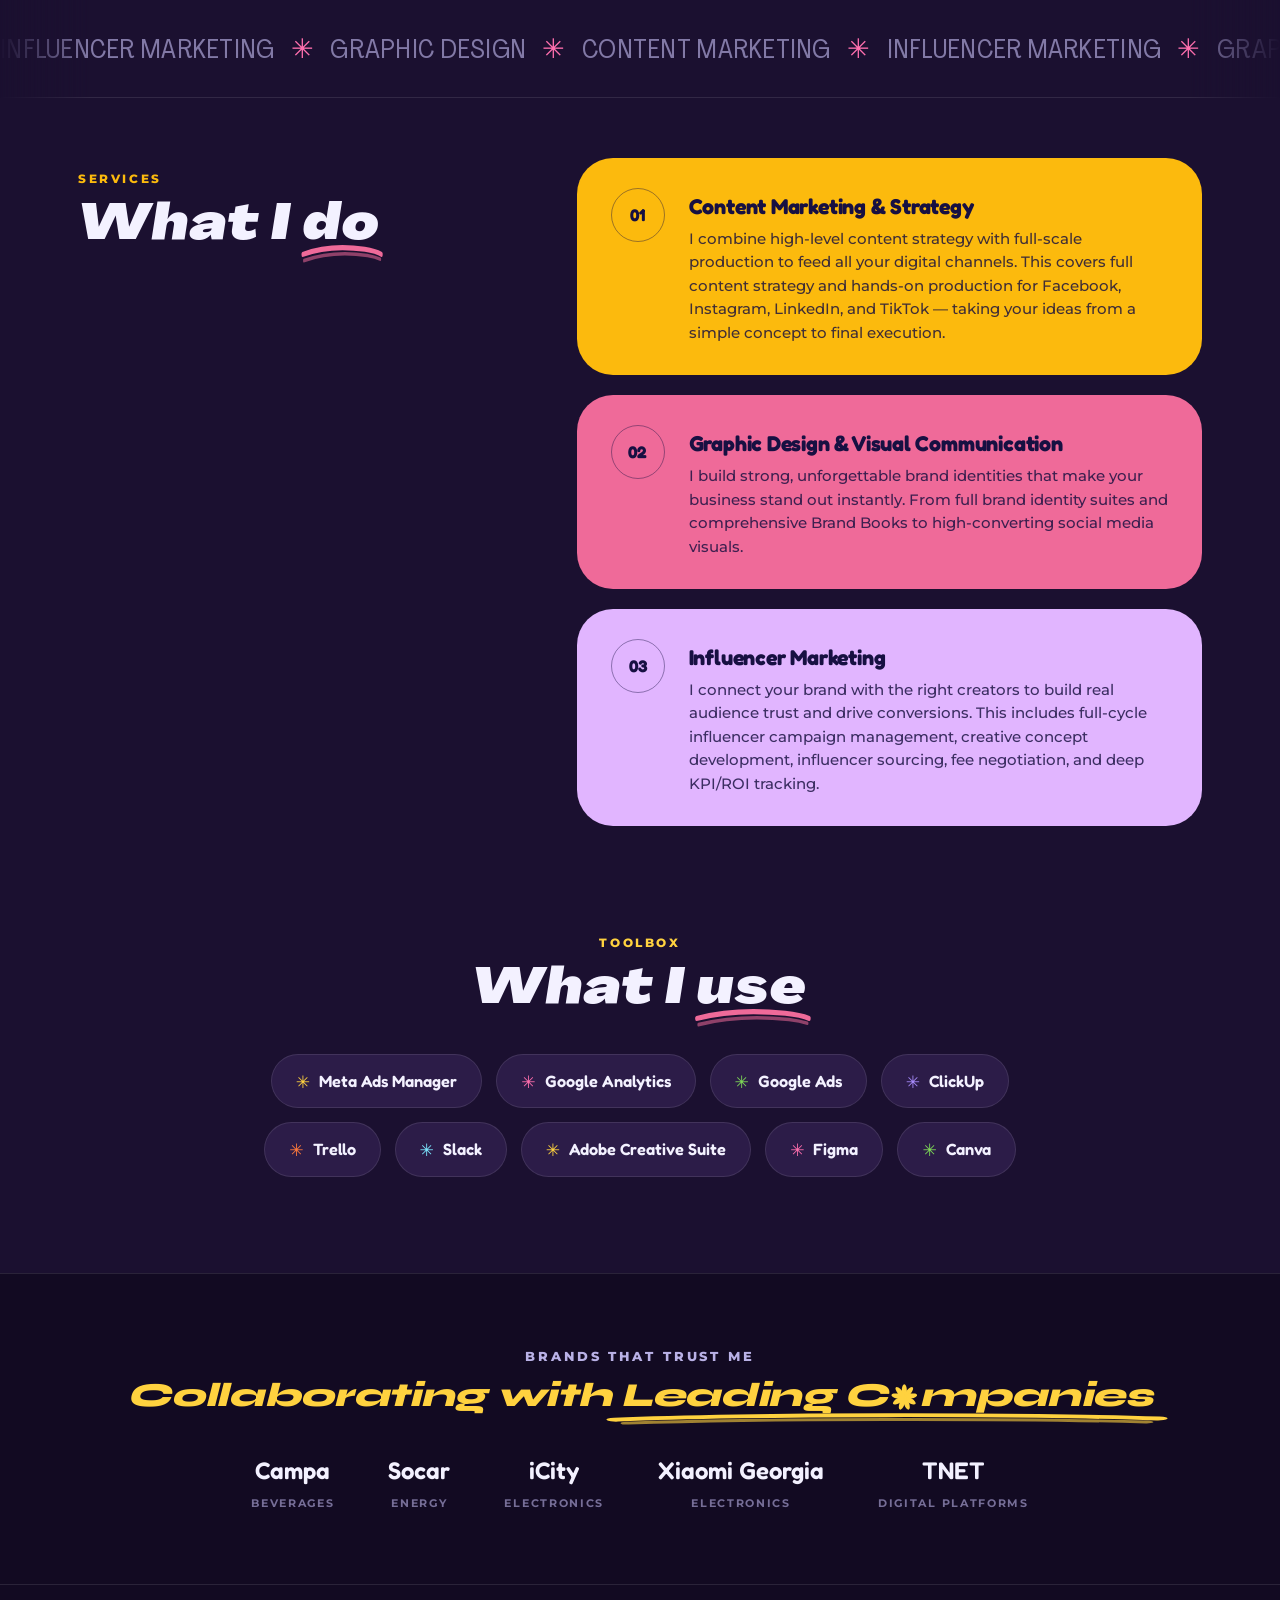
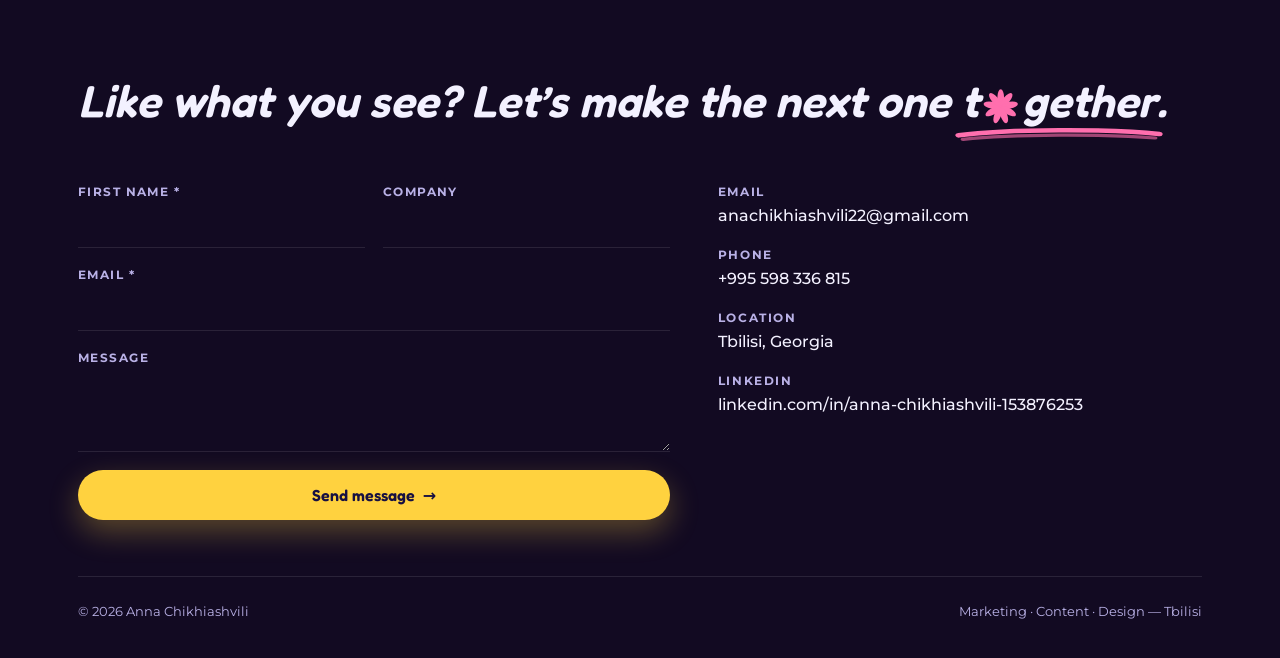
==== commit 9731b17e: "Revert header font to original Fredoka (brand 700, nav 500)" ====
--- a/index.html
+++ b/index.html
@@ -92,12 +92,12 @@
 .nav-side{display:flex;align-items:center;gap:30px}
 .nav-side.left{justify-content:flex-start}
 .nav-side.right{justify-content:flex-end}
-.nav-side a{font-family:'Agrandir',var(--font-display);font-size:1rem;font-weight:400;color:var(--ink-dim);letter-spacing:.01em;padding:10px 2px;transition:color .15s}
+.nav-side a{font-family:var(--font-display);font-size:1rem;font-weight:500;color:var(--ink-dim);letter-spacing:.01em;padding:10px 2px;transition:color .15s}
 .nav-side a:hover,.nav-side a.active{color:var(--ink)}
 .nav-ic{display:grid;place-items:center;width:42px;height:42px;border-radius:50%;border:1.5px solid rgba(255,255,255,.22);color:var(--ink);padding:0!important;transition:border-color .2s,background .2s,transform .3s}
 .nav-ic svg{width:19px;height:19px}
 .nav-ic:hover{border-color:var(--yellow);background:rgba(255,255,255,.06);transform:translateY(-1px)}
-.brand{grid-column:2;justify-self:center;display:flex;align-items:center;gap:.22em;font-family:'Agrandir',var(--font-display);font-weight:400;font-size:1.5rem;letter-spacing:.01em;color:var(--ink);white-space:nowrap}
+.brand{grid-column:2;justify-self:center;display:flex;align-items:center;gap:.22em;font-family:var(--font-display);font-weight:700;font-size:1.5rem;letter-spacing:.01em;color:var(--ink);white-space:nowrap}
 .brand .logo-mark{height:1.3em;width:auto;display:block;transition:transform .5s cubic-bezier(.22,.61,.36,1)}
 .brand:hover .logo-mark{transform:rotate(60deg)}
 /* Aurora-style brand: letters wave on hover; on scroll only "A" + logo remain */
@@ -291,7 +291,7 @@
     left:clamp(14px,2.8vw,40px);right:clamp(14px,2.8vw,40px);
     background:rgba(27,16,48,.97);border:1px solid var(--line);border-radius:22px;padding:18px 26px;gap:16px;
     box-shadow:0 18px 50px rgba(0,0,0,.5)}
-  .nav-mobile a{font-family:'Agrandir',var(--font-display);font-size:1.12rem;font-weight:400;color:var(--ink)}
+  .nav-mobile a{font-family:var(--font-display);font-size:1.12rem;font-weight:500;color:var(--ink)}
 }
 @media(max-width:600px){
   .wrap{padding:0 20px}
